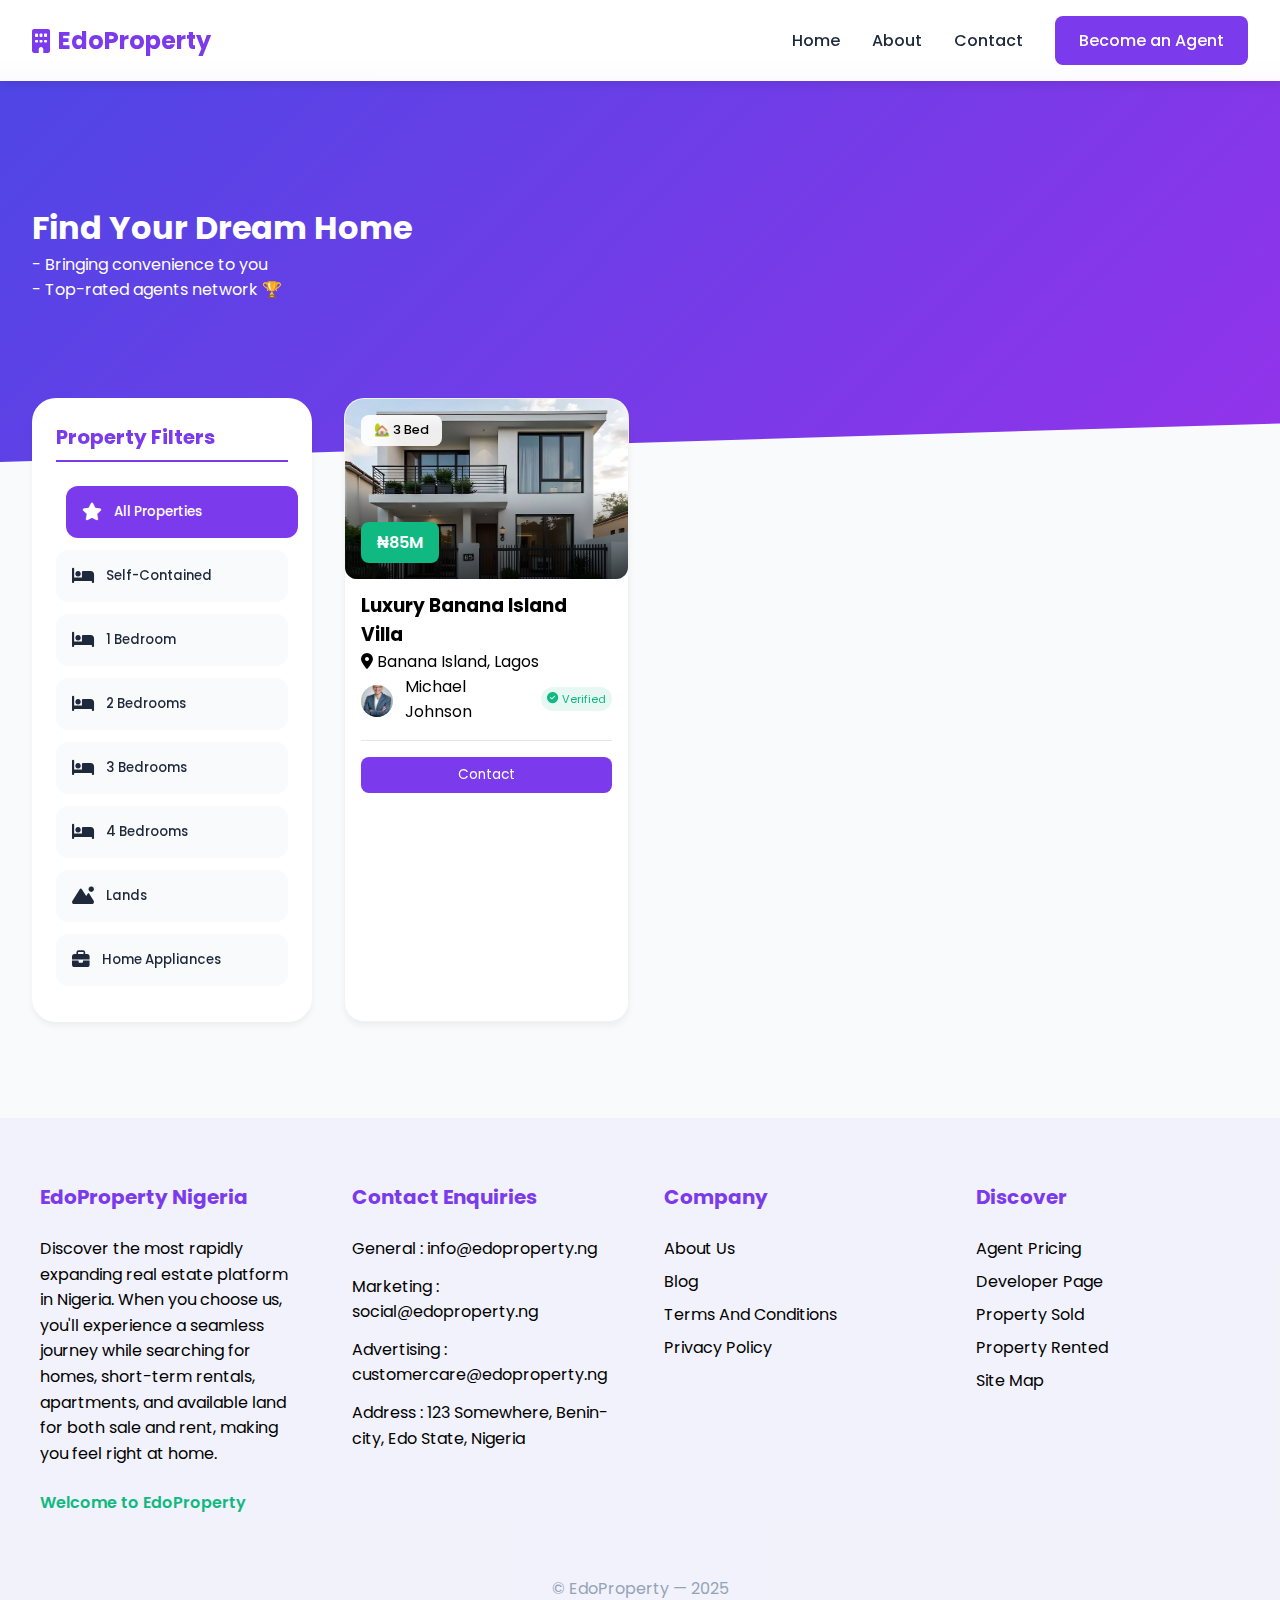
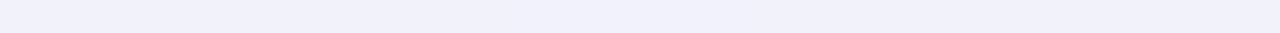
==== index.html @ 8de6edf0 "uodate" ====
<!DOCTYPE html>
<html lang="en">
  <head>
    <meta charset="UTF-8" />
    <meta name="viewport" content="width=device-width, initial-scale=1.0" />
    <title>MilliProperties | Premium Real Estate</title>
    <link
      href="https://fonts.googleapis.com/css2?family=Poppins:wght@300;400;500;600;700&display=swap"
      rel="stylesheet"
    />
    <link
      rel="stylesheet"
      href="https://cdnjs.cloudflare.com/ajax/libs/font-awesome/6.4.0/css/all.min.css"
    />
    <style>
      :root {
        --primary: #7c3aed;
        --secondary: #10b981;
        --accent: #f59e0b;
      }

      * {
        margin: 0;
        padding: 0;
        box-sizing: border-box;
        font-family: "Poppins", sans-serif;
      }

      body {
        background: #f8fafc;
      }

      /* Navigation */
      .navbar {
        position: fixed;
        top: 0;
        width: 100%;
        background: rgba(255, 255, 255, 0.95);
        backdrop-filter: blur(10px);
        z-index: 1000;
        padding: 1rem 2rem;
        box-shadow: 0 2px 10px rgba(0, 0, 0, 0.1);
        display: flex;
        justify-content: space-between;
        align-items: center;
      }

      .nav-logo {
        font-size: 1.5rem;
        font-weight: 700;
        color: var(--primary);
        text-decoration: none;
        display: flex;
        align-items: center;
        gap: 0.5rem;
      }

      .nav-links {
        display: flex;
        gap: 2rem;
        align-items: center;
      }

      .nav-link {
        color: #1e293b;
        text-decoration: none;
        font-weight: 500;
        position: relative;
        transition: all 0.3s ease;
      }

      .nav-link::after {
        content: "";
        position: absolute;
        bottom: -5px;
        left: 0;
        width: 0;
        height: 2px;
        background: var(--primary);
        transition: width 0.3s ease;
      }

      .nav-link:hover::after {
        width: 100%;
      }

      .nav-cta {
        background: var(--primary);
        color: white !important;
        padding: 0.75rem 1.5rem;
        border-radius: 0.5rem;
        transition: transform 0.3s ease;
      }

      /* Hero Section */
      .hero {
        background: linear-gradient(135deg, #4f46e5 0%, #9333ea 100%);
        color: white;
        padding: 8rem 2rem 10rem;
        margin-top: 76px;
        position: relative;
        clip-path: polygon(0 0, 100% 0, 100% 90%, 0 100%);
      }

      /* Container */
      .container {
        display: flex;
        gap: 2rem;
        padding: 2rem;
        max-width: 1600px;
        margin: -6rem auto 0;
      }

      /* Sidebar */
      .sidebar {
        width: 280px;
        background: white;
        padding: 1.5rem;
        border-radius: 1.5rem;
        box-shadow: 0 4px 6px rgba(0, 0, 0, 0.05);
        position: sticky;
        top: 100px;
        height: fit-content;
      }

      .sidebar h3 {
        color: var(--primary);
        margin-bottom: 1.5rem;
        font-size: 1.25rem;
        padding-bottom: 0.5rem;
        border-bottom: 2px solid var(--primary);
      }

      .filter-btn {
        display: flex;
        align-items: center;
        width: 100%;
        padding: 1rem;
        margin-bottom: 0.75rem;
        border: none;
        background: #f8fafc;
        border-radius: 0.75rem;
        cursor: pointer;
        transition: all 0.3s ease;
        font-weight: 500;
        color: #1e293b;
      }

      .filter-btn:hover {
        background: var(--primary);
        color: white;
        transform: translateX(5px);
      }

      .filter-btn.active {
        background: var(--primary);
        color: white;
        transform: translateX(10px);
      }

      .filter-btn i {
        margin-right: 0.75rem;
        font-size: 1.1rem;
      }

      /* Property Grid */
      .property-grid {
        display: grid;
        gap: 1.5rem;
        flex: 1;
        grid-template-columns: repeat(auto-fill, minmax(280px, 1fr));
      }

      /* Property Card */
      .property-card {
        background: white;
        border-radius: 1.25rem;
        overflow: hidden;
        transition: all 0.3s ease;
        cursor: pointer;
        position: relative;
        border: 1px solid rgba(0, 0, 0, 0.05);
        padding: 1rem;
        box-shadow: 0 4px 6px rgba(0, 0, 0, 0.05);
        display: flex;
        flex-direction: column;
        min-height: 280px;
      }

      .card-image {
        height: 180px;
        background-size: cover;
        background-position: center;
        position: relative;
        transition: transform 0.3s ease;
        margin: -1rem -1rem 0.75rem;
        border-radius: 0.75rem;
        overflow: hidden;
        flex-shrink: 0;
      }

      .card-image::after {
        content: "";
        position: absolute;
        inset: 0;
        background: linear-gradient(
          180deg,
          rgba(0, 0, 0, 0) 50%,
          rgba(0, 0, 0, 0.7) 100%
        );
      }

      .price-tag {
        position: absolute;
        bottom: 1rem;
        left: 1rem;
        background: var(--secondary);
        color: white;
        padding: 0.5rem 1rem;
        border-radius: 0.5rem;
        font-weight: 600;
        z-index: 2;
        font-size: 1rem;
      }

      .category-badge {
        position: absolute;
        top: 1rem;
        left: 1rem;
        background: rgba(255, 255, 255, 0.9);
        padding: 0.4rem 0.8rem;
        border-radius: 0.5rem;
        font-size: 0.8rem;
        font-weight: 500;
        backdrop-filter: blur(4px);
        z-index: 2;
      }

      .card-content {
        flex: 1;
        display: flex;
        flex-direction: column;
        padding: 0;
      }

      .card-footer {
        margin-top: auto;
        padding-top: 1rem;
        border-top: 1px solid rgba(0, 0, 0, 0.1);
      }

      .agent-info {
        display: flex;
        align-items: center;
        gap: 0.75rem;
        margin-bottom: 0.75rem;
      }

      .agent-image {
        width: 32px;
        height: 32px;
        border-radius: 50%;
        object-fit: cover;
      }

      .agent-details {
        flex: 1;
      }

      .agent-name-line {
        display: flex;
        align-items: center;
        gap: 0.5rem;
        margin-bottom: 0.25rem;
      }

      .verified-tag {
        display: inline-flex;
        align-items: center;
        gap: 0.25rem;
        font-size: 0.7rem;
        color: var(--secondary);
        background-color: rgba(16, 185, 129, 0.1);
        padding: 0.2rem 0.4rem;
        border-radius: 1rem;
      }

      .verified-tag i {
        color: var(--secondary);
        font-size: 0.7rem;
      }

      .contact-btn {
        background-color: var(--primary);
        color: white;
        border: none;
        padding: 0.5rem;
        border-radius: 0.5rem;
        font-size: 0.85rem;
        cursor: pointer;
        transition: opacity 0.2s;
        width: 100%;
        display: block;
        text-align: center;
      }

      .contact-btn:hover {
        opacity: 0.9;
      }

      /* Mobile Menu */
      .menu-toggle {
        display: none;
        background: none;
        border: none;
        font-size: 1.5rem;
        color: var(--primary);
      }

      /* Footer Styles */
      .footer {
        background: #7357f10c;
        color: black;
        padding: 4rem 2rem 2rem;
        margin-top: 4rem;
      }

      .footer-row {
        max-width: 1200px;
        margin: 0 auto;
        display: flex;
        flex-wrap: wrap;
        gap: 3rem;
        justify-content: space-between;
      }

      .footer-column {
        flex: 1;
        min-width: 250px;
      }

      .footer-column h4 {
        color: var(--primary);
        margin-bottom: 1.5rem;
        font-size: 1.25rem;
      }

      .footer-column p {
        margin: 0.75rem 0;
        line-height: 1.6;
        color: #000000;
      }

      .footer-column a {
        display: block;
        color: #000000;
        text-decoration: none;
        margin: 0.5rem 0;
        transition: color 0.3s ease;
      }

      .footer-column a:hover {
        color: var(--primary);
      }

      .welcome-text {
        color: var(--secondary) !important;
        font-weight: 600;
        margin-top: 1.5rem !important;
      }

      .footer-bottom {
        text-align: center;
        padding-top: 3rem;
        color: #94a3b8;
      }

      /* Back to Top Button */
      .back-to-top {
        position: fixed;
        bottom: 30px;
        right: 30px;
        background: var(--primary);
        color: white;
        width: 50px;
        height: 50px;
        border-radius: 50%;
        border: none;
        cursor: pointer;
        box-shadow: 0 4px 6px rgba(0, 0, 0, 0.1);
        opacity: 0;
        transition: all 0.3s ease;
        display: flex;
        align-items: center;
        justify-content: center;
      }

      .back-to-top.show {
        opacity: 1;
      }

      /* Responsive Styles */
      @media (max-width: 1024px) {
        .container {
          flex-direction: column;
          padding: 1rem;
        }

        .sidebar {
          width: 100%;
          position: static;
        }

        .nav-links {
          display: none;
          position: absolute;
          top: 100%;
          left: 0;
          right: 0;
          background: white;
          flex-direction: column;
          padding: 1rem;
          box-shadow: 0 4px 6px rgba(0, 0, 0, 0.1);
        }

        .menu-toggle {
          display: block;
        }

        .nav-links.active {
          display: flex;
        }

        .hero {
          padding: 6rem 1rem 8rem;
          clip-path: polygon(0 0, 100% 0, 100% 95%, 0 100%);
        }

        .footer-row {
          flex-direction: column;
          gap: 2rem;
        }
      }

      @media (max-width: 768px) {
        .property-card {
          min-height: 340px;
          padding: 0.75rem;
        }

        .card-image {
          height: 160px;
          margin: -0.75rem -0.75rem 0.5rem;
        }

        .price-tag {
          font-size: 0.9rem;
          padding: 0.4rem 0.8rem;
        }

        .category-badge {
          font-size: 0.75rem;
        }

        .contact-btn {
          padding: 0.6rem;
        }
      }

      @media (max-width: 480px) {
        .card-image {
          height: 140px;
        }

        .property-grid {
          grid-template-columns: 1fr;
          gap: 1rem;
        }

        .agent-image {
          width: 28px;
          height: 28px;
        }

        .verified-tag {
          font-size: 0.65rem;
        }
      }
    </style>
  </head>
  <body>
    <!-- Navigation -->
    <nav class="navbar">
      <a href="#" class="nav-logo">
        <i class="fas fa-building"></i>
        EdoProperty
      </a>
      <button class="menu-toggle"><i class="fas fa-bars"></i></button>
      <div class="nav-links">
        <a href="#home" class="nav-link">Home</a>
        <a href="#about" class="nav-link">About</a>
        <a href="#contact" class="nav-link">Contact</a>
        <a href="#" class="nav-link nav-cta">Become an Agent</a>
      </div>
    </nav>

    <!-- Hero Section -->
    <section class="hero" id="home">
      <div class="text-center">
        <h1 class="text-5xl font-bold mb-6">Find Your Dream Home</h1>
        <div class="animate-pulse bg-white/10 p-3 rounded-lg max-w-xs mx-auto">
          <p class="text-sm">- Bringing convenience to you</p>
          <p class="text-sm">- Top-rated agents network 🏆</p>
        </div>
      </div>
    </section>

    <!-- Main Content -->
    <div class="container">
      <!-- Sidebar -->
      <nav class="sidebar">
        <h3>Property Filters</h3>
        <button class="filter-btn active" data-category="all">
          <i class="fas fa-star"></i>
          All Properties
        </button>
        <button class="filter-btn" data-category="selfcon">
          <i class="fas fa-bed"></i>
          Self-Contained
        </button>
        <button class="filter-btn" data-category="1bed">
          <i class="fas fa-bed"></i>
          1 Bedroom
        </button>
        <button class="filter-btn" data-category="2bed">
          <i class="fas fa-bed"></i>
          2 Bedrooms
        </button>
        <button class="filter-btn" data-category="3bed">
          <i class="fas fa-bed"></i>
          3 Bedrooms
        </button>
        <button class="filter-btn" data-category="4bed">
          <i class="fas fa-bed"></i>
          4 Bedrooms
        </button>
        <button class="filter-btn" data-category="land">
          <i class="fas fa-mountain-sun"></i>
          Lands
        </button>
        <button class="filter-btn" data-category="commercial">
          <i class="fas fa-briefcase"></i>
          Home Appliances
        </button>
      </nav>

      <!-- Property Grid -->
      <main class="property-grid">
        <!-- Property Card -->
        <article class="property-card animate-rise" data-category="3bed">
          <div
            class="card-image"
            style="background-image: url('assets/images/house.jpeg')"
          >
            <span class="price-tag">₦85M</span>
            <div class="category-badge">🏡 3 Bed</div>
          </div>
          <div class="card-content">
            <h3 class="font-semibold mb-2">Luxury Banana Island Villa</h3>
            <div class="flex items-center text-gray-500 mb-3">
              <i class="fas fa-map-marker-alt mr-2"></i>
              <span class="text-sm">Banana Island, Lagos</span>
            </div>
            <div class="agent-info">
              <img src="assets/images/agent.jpeg" class="agent-image" />
              <div class="agent-details">
                <div class="agent-name-line">
                  <span class="text-sm font-medium">Michael Johnson</span>
                  <span class="verified-tag">
                    <i class="fas fa-check-circle"></i>
                    Verified
                  </span>
                </div>
              </div>
            </div>
          </div>
          <div class="card-footer">
            <button class="contact-btn" data-phone="+2348161234567">
              Contact
            </button>
          </div>
        </article>

        <!-- Add more cards following the same structure -->
      </main>
    </div>

    <!-- Footer -->
    <footer class="footer">
      <div class="footer-row">
        <div class="footer-column">
          <h4>EdoProperty Nigeria</h4>
          <p>
            Discover the most rapidly expanding real estate platform in Nigeria.
            When you choose us, you'll experience a seamless journey while
            searching for homes, short-term rentals, apartments, and available
            land for both sale and rent, making you feel right at home.
          </p>
          <p class="welcome-text">Welcome to EdoProperty</p>
        </div>

        <div class="footer-column">
          <h4>Contact Enquiries</h4>
          <p>General : info@edoproperty.ng</p>
          <p>Marketing : social@edoproperty.ng</p>
          <p>Advertising : customercare@edoproperty.ng</p>
          <p>Address : 123 Somewhere, Benin-city, Edo State, Nigeria</p>
        </div>

        <div class="footer-column">
          <h4>Company</h4>
          <a href="#">About Us</a>
          <a href="#">Blog</a>
          <a href="#">Terms And Conditions</a>
          <a href="#">Privacy Policy</a>
        </div>

        <div class="footer-column">
          <h4>Discover</h4>
          <a href="#">Agent Pricing</a>
          <a href="#">Developer Page</a>
          <a href="#">Property Sold</a>
          <a href="#">Property Rented</a>
          <a href="#">Site Map</a>
        </div>
      </div>

      <div class="footer-bottom">
        <p>© EdoProperty — 2025</p>
      </div>
    </footer>

    <!-- Back to Top Button -->
    <button id="backToTop" class="back-to-top">
      <i class="fas fa-arrow-up"></i>
    </button>

    <script>
      // Mobile Menu Toggle
      document.querySelector(".menu-toggle").addEventListener("click", () => {
        document.querySelector(".nav-links").classList.toggle("active");
      });

      // Close menu when clicking outside
      document.addEventListener("click", (e) => {
        const navLinks = document.querySelector(".nav-links");
        const menuToggle = document.querySelector(".menu-toggle");

        if (!menuToggle.contains(e.target) && !navLinks.contains(e.target)) {
          navLinks.classList.remove("active");
        }
      });

      // Smooth Scroll
      document.querySelectorAll('a[href^="#"]').forEach((anchor) => {
        anchor.addEventListener("click", function (e) {
          e.preventDefault();
          document.querySelector(this.getAttribute("href")).scrollIntoView({
            behavior: "smooth",
          });
        });
      });

      // Back to Top Button
      const backToTop = document.getElementById("backToTop");

      window.addEventListener("scroll", () => {
        if (window.scrollY > 300) {
          backToTop.classList.add("show");
        } else {
          backToTop.classList.remove("show");
        }
      });

      backToTop.addEventListener("click", () => {
        window.scrollTo({
          top: 0,
          behavior: "smooth",
        });
      });

      // Filter Functionality
      const filterBtns = document.querySelectorAll(".filter-btn");
      const propertyCards = document.querySelectorAll(".property-card");

      filterBtns.forEach((btn) => {
        btn.addEventListener("click", () => {
          const category = btn.dataset.category;
          filterBtns.forEach((b) => b.classList.remove("active"));
          btn.classList.add("active");

          propertyCards.forEach((card) => {
            const matchCategory =
              category === "all" || card.dataset.category === category;
            card.style.display = matchCategory ? "block" : "none";
          });
        });
      });

      // Contact Button Functionality
      document.querySelectorAll(".contact-btn").forEach((button) => {
        button.addEventListener("click", function (e) {
          e.preventDefault();
          const phone = this.dataset.phone;
          if (this.textContent === "Contact") {
            this.textContent = phone;
            setTimeout(() => {
              this.textContent = "Contact";
            }, 5000);
          } else {
            this.textContent = "Contact";
          }
        });
      });

      // Initialize filter
      document.querySelector(".filter-btn.active").click();
    </script>
  </body>
</html>
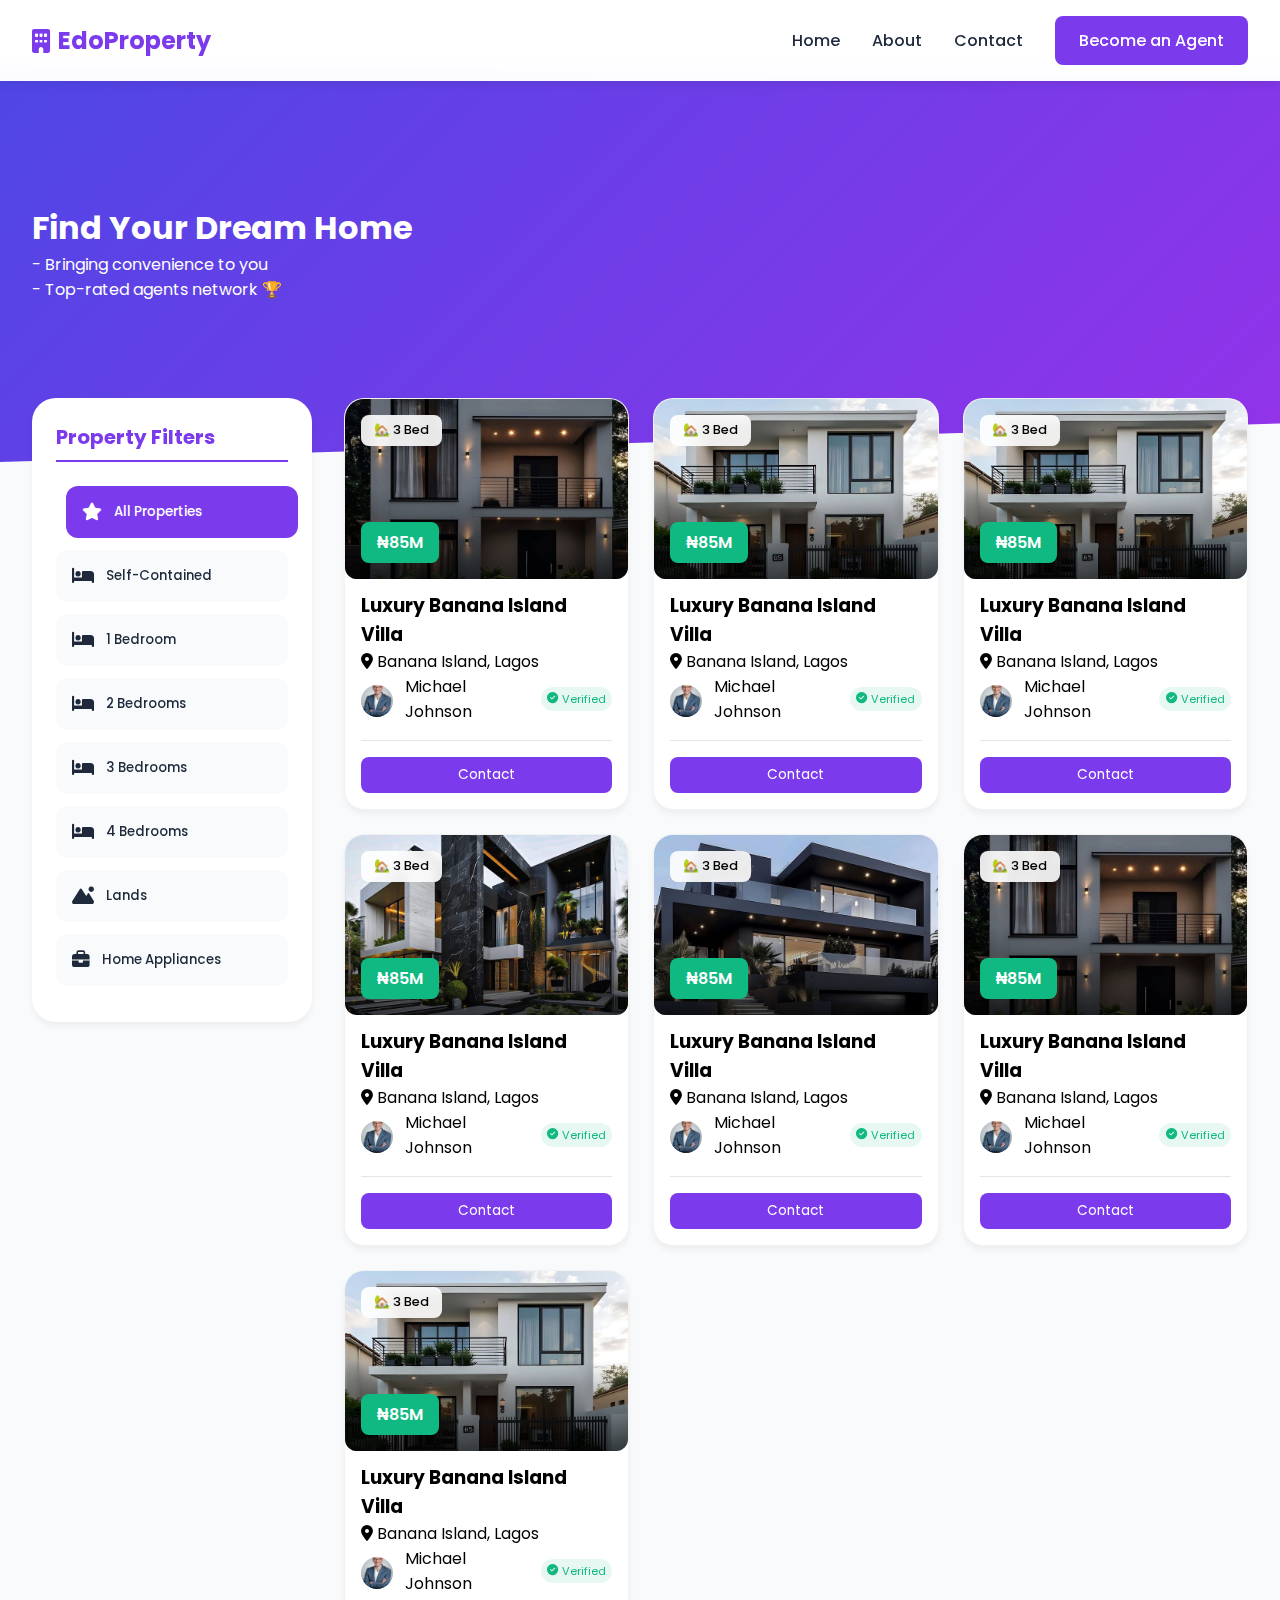
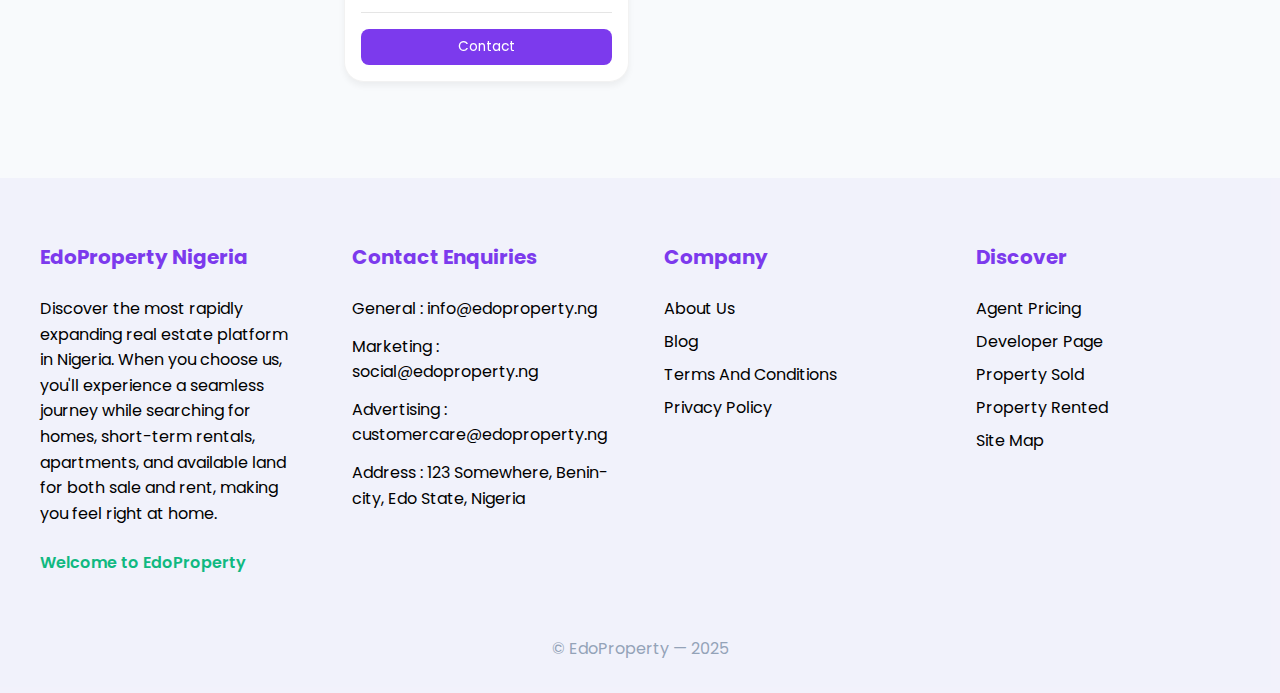
==== commit 8dc3b0c6: "update" ====
--- a/index.html
+++ b/index.html
@@ -184,7 +184,7 @@
         box-shadow: 0 4px 6px rgba(0, 0, 0, 0.05);
         display: flex;
         flex-direction: column;
-        min-height: 280px;
+        min-height: 380px;
       }
 
       .card-image {
@@ -306,6 +306,218 @@
 
       .contact-btn:hover {
         opacity: 0.9;
+      }
+
+      /* Property Modal */
+      .property-modal {
+        display: none;
+        position: fixed;
+        top: 0;
+        left: 0;
+        width: 100%;
+        height: 100%;
+        background: rgba(0, 0, 0, 0.8);
+        backdrop-filter: blur(8px);
+        z-index: 2000;
+        overflow-y: auto;
+        padding: 2rem;
+      }
+
+      .modal-content {
+        background: white;
+        border-radius: 1.5rem;
+        max-width: 1200px;
+        margin: 2rem auto;
+        position: relative;
+        animation: modalSlide 0.4s ease;
+      }
+
+      @keyframes modalSlide {
+        from {
+          transform: translateY(20px);
+          opacity: 0;
+        }
+        to {
+          transform: translateY(0);
+          opacity: 1;
+        }
+      }
+
+      .modal-header {
+        padding: 2rem;
+        border-bottom: 1px solid rgba(0, 0, 0, 0.1);
+        position: relative;
+      }
+
+      .modal-close {
+        position: absolute;
+        top: 1.5rem;
+        right: 1.5rem;
+        background: var(--primary);
+        color: white;
+        width: 40px;
+        height: 40px;
+        border-radius: 50%;
+        display: flex;
+        align-items: center;
+        justify-content: center;
+        cursor: pointer;
+        transition: transform 0.3s ease;
+      }
+
+      .modal-close:hover {
+        transform: rotate(90deg);
+      }
+
+      .modal-body {
+        display: grid;
+        grid-template-columns: 1fr 350px;
+        gap: 2rem;
+        padding: 2rem;
+      }
+
+      .gallery-main {
+        border-radius: 1rem;
+        overflow: hidden;
+        height: 500px;
+        background-size: cover;
+        background-position: center;
+        transition: background-image 0.3s ease;
+      }
+
+      .gallery-thumbnails {
+        display: grid;
+        grid-template-columns: repeat(4, 1fr);
+        gap: 1rem;
+        margin-top: 1rem;
+      }
+
+      .thumbnail {
+        height: 80px;
+        border-radius: 0.5rem;
+        cursor: pointer;
+        transition: transform 0.3s ease;
+        background-size: cover;
+        background-position: center;
+        border: 2px solid transparent;
+      }
+
+      .thumbnail.active {
+        border-color: var(--primary);
+      }
+
+      .thumbnail:hover {
+        transform: scale(1.05);
+      }
+
+      .property-specs {
+        display: grid;
+        grid-template-columns: repeat(2, 1fr);
+        gap: 1rem;
+        margin: 2rem 0;
+      }
+
+      .spec-item {
+        display: flex;
+        align-items: center;
+        gap: 0.75rem;
+        padding: 1rem;
+        background: #f8fafc;
+        border-radius: 0.75rem;
+      }
+
+      .spec-item i {
+        font-size: 1.2rem;
+        color: var(--primary);
+      }
+
+      .amenities-list {
+        columns: 2;
+        list-style: none;
+        margin: 0;
+        padding: 0;
+      }
+
+      .amenities-list li {
+        display: flex;
+        align-items: center;
+        gap: 0.5rem;
+        margin-bottom: 0.75rem;
+        padding: 0.5rem;
+        border-radius: 0.5rem;
+        transition: background 0.2s ease;
+      }
+
+      .amenities-list li:hover {
+        background: #f8fafc;
+      }
+
+      .modal-sidebar {
+        background: #f8fafc;
+        padding: 2rem;
+        border-radius: 1rem;
+        height: fit-content;
+      }
+
+      .contact-form input,
+      .contact-form textarea {
+        width: 100%;
+        padding: 0.75rem;
+        margin-bottom: 1rem;
+        border: 1px solid rgba(0, 0, 0, 0.1);
+        border-radius: 0.5rem;
+        font-size: 0.9rem;
+      }
+
+      .contact-form textarea {
+        resize: vertical;
+      }
+
+      /* Responsive Styles */
+      @media (max-width: 1200px) {
+        .modal-body {
+          grid-template-columns: 1fr;
+        }
+
+        .gallery-main {
+          height: 400px;
+        }
+      }
+
+      @media (max-width: 768px) {
+        .property-modal {
+          padding: 1rem;
+        }
+
+        .gallery-thumbnails {
+          grid-template-columns: repeat(3, 1fr);
+        }
+
+        .amenities-list {
+          columns: 1;
+        }
+
+        .property-specs {
+          grid-template-columns: 1fr;
+        }
+      }
+
+      @media (max-width: 480px) {
+        .gallery-main {
+          height: 300px;
+        }
+
+        .thumbnail {
+          height: 60px;
+        }
+
+        .modal-header {
+          padding: 1.5rem;
+        }
+
+        .modal-body {
+          padding: 1.5rem;
+        }
       }
 
       /* Mobile Menu */
@@ -560,7 +772,7 @@
         <article class="property-card animate-rise" data-category="3bed">
           <div
             class="card-image"
-            style="background-image: url('assets/images/house.jpeg')"
+            style="background-image: url('assets/images/house2.jpg')"
           >
             <span class="price-tag">₦85M</span>
             <div class="category-badge">🏡 3 Bed</div>
@@ -590,9 +802,349 @@
             </button>
           </div>
         </article>
+        <article class="property-card animate-rise" data-category="3bed">
+          <div
+            class="card-image"
+            style="background-image: url('assets/images/house.jpeg')"
+          >
+            <span class="price-tag">₦85M</span>
+            <div class="category-badge">🏡 3 Bed</div>
+          </div>
+          <div class="card-content">
+            <h3 class="font-semibold mb-2">Luxury Banana Island Villa</h3>
+            <div class="flex items-center text-gray-500 mb-3">
+              <i class="fas fa-map-marker-alt mr-2"></i>
+              <span class="text-sm">Banana Island, Lagos</span>
+            </div>
+            <div class="agent-info">
+              <img src="assets/images/agent.jpeg" class="agent-image" />
+              <div class="agent-details">
+                <div class="agent-name-line">
+                  <span class="text-sm font-medium">Michael Johnson</span>
+                  <span class="verified-tag">
+                    <i class="fas fa-check-circle"></i>
+                    Verified
+                  </span>
+                </div>
+              </div>
+            </div>
+          </div>
+          <div class="card-footer">
+            <button class="contact-btn" data-phone="+2348161234567">
+              Contact
+            </button>
+          </div>
+        </article>
+        <article class="property-card animate-rise" data-category="3bed">
+          <div
+            class="card-image"
+            style="background-image: url('assets/images/house.jpeg')"
+          >
+            <span class="price-tag">₦85M</span>
+            <div class="category-badge">🏡 3 Bed</div>
+          </div>
+          <div class="card-content">
+            <h3 class="font-semibold mb-2">Luxury Banana Island Villa</h3>
+            <div class="flex items-center text-gray-500 mb-3">
+              <i class="fas fa-map-marker-alt mr-2"></i>
+              <span class="text-sm">Banana Island, Lagos</span>
+            </div>
+            <div class="agent-info">
+              <img src="assets/images/agent.jpeg" class="agent-image" />
+              <div class="agent-details">
+                <div class="agent-name-line">
+                  <span class="text-sm font-medium">Michael Johnson</span>
+                  <span class="verified-tag">
+                    <i class="fas fa-check-circle"></i>
+                    Verified
+                  </span>
+                </div>
+              </div>
+            </div>
+          </div>
+          <div class="card-footer">
+            <button class="contact-btn" data-phone="+2348161234567">
+              Contact
+            </button>
+          </div>
+        </article>
+        <article class="property-card animate-rise" data-category="3bed">
+          <div
+            class="card-image"
+            style="background-image: url('assets/images/house4.jpg')"
+          >
+            <span class="price-tag">₦85M</span>
+            <div class="category-badge">🏡 3 Bed</div>
+          </div>
+          <div class="card-content">
+            <h3 class="font-semibold mb-2">Luxury Banana Island Villa</h3>
+            <div class="flex items-center text-gray-500 mb-3">
+              <i class="fas fa-map-marker-alt mr-2"></i>
+              <span class="text-sm">Banana Island, Lagos</span>
+            </div>
+            <div class="agent-info">
+              <img src="assets/images/agent.jpeg" class="agent-image" />
+              <div class="agent-details">
+                <div class="agent-name-line">
+                  <span class="text-sm font-medium">Michael Johnson</span>
+                  <span class="verified-tag">
+                    <i class="fas fa-check-circle"></i>
+                    Verified
+                  </span>
+                </div>
+              </div>
+            </div>
+          </div>
+          <div class="card-footer">
+            <button class="contact-btn" data-phone="+2348161234567">
+              Contact
+            </button>
+          </div>
+        </article>
+        <article class="property-card animate-rise" data-category="3bed">
+          <div
+            class="card-image"
+            style="background-image: url('assets/images/house3.jpg')"
+          >
+            <span class="price-tag">₦85M</span>
+            <div class="category-badge">🏡 3 Bed</div>
+          </div>
+          <div class="card-content">
+            <h3 class="font-semibold mb-2">Luxury Banana Island Villa</h3>
+            <div class="flex items-center text-gray-500 mb-3">
+              <i class="fas fa-map-marker-alt mr-2"></i>
+              <span class="text-sm">Banana Island, Lagos</span>
+            </div>
+            <div class="agent-info">
+              <img src="assets/images/agent.jpeg" class="agent-image" />
+              <div class="agent-details">
+                <div class="agent-name-line">
+                  <span class="text-sm font-medium">Michael Johnson</span>
+                  <span class="verified-tag">
+                    <i class="fas fa-check-circle"></i>
+                    Verified
+                  </span>
+                </div>
+              </div>
+            </div>
+          </div>
+          <div class="card-footer">
+            <button class="contact-btn" data-phone="+2348161234567">
+              Contact
+            </button>
+          </div>
+        </article>
+        <article class="property-card animate-rise" data-category="3bed">
+          <div
+            class="card-image"
+            style="background-image: url('assets/images/house2.jpg')"
+          >
+            <span class="price-tag">₦85M</span>
+            <div class="category-badge">🏡 3 Bed</div>
+          </div>
+          <div class="card-content">
+            <h3 class="font-semibold mb-2">Luxury Banana Island Villa</h3>
+            <div class="flex items-center text-gray-500 mb-3">
+              <i class="fas fa-map-marker-alt mr-2"></i>
+              <span class="text-sm">Banana Island, Lagos</span>
+            </div>
+            <div class="agent-info">
+              <img src="assets/images/agent.jpeg" class="agent-image" />
+              <div class="agent-details">
+                <div class="agent-name-line">
+                  <span class="text-sm font-medium">Michael Johnson</span>
+                  <span class="verified-tag">
+                    <i class="fas fa-check-circle"></i>
+                    Verified
+                  </span>
+                </div>
+              </div>
+            </div>
+          </div>
+          <div class="card-footer">
+            <button class="contact-btn" data-phone="+2348161234567">
+              Contact
+            </button>
+          </div>
+        </article>
+        <article class="property-card animate-rise" data-category="3bed">
+          <div
+            class="card-image"
+            style="background-image: url('assets/images/house.jpeg')"
+          >
+            <span class="price-tag">₦85M</span>
+            <div class="category-badge">🏡 3 Bed</div>
+          </div>
+          <div class="card-content">
+            <h3 class="font-semibold mb-2">Luxury Banana Island Villa</h3>
+            <div class="flex items-center text-gray-500 mb-3">
+              <i class="fas fa-map-marker-alt mr-2"></i>
+              <span class="text-sm">Banana Island, Lagos</span>
+            </div>
+            <div class="agent-info">
+              <img src="assets/images/agent.jpeg" class="agent-image" />
+              <div class="agent-details">
+                <div class="agent-name-line">
+                  <span class="text-sm font-medium">Michael Johnson</span>
+                  <span class="verified-tag">
+                    <i class="fas fa-check-circle"></i>
+                    Verified
+                  </span>
+                </div>
+              </div>
+            </div>
+          </div>
+          <div class="card-footer">
+            <button class="contact-btn" data-phone="+2348161234567">
+              Contact
+            </button>
+          </div>
+        </article>
 
         <!-- Add more cards following the same structure -->
       </main>
+    </div>
+
+    <!-- Property Modal -->
+    <div class="property-modal">
+      <div class="modal-content">
+        <div class="modal-header">
+          <h2 class="text-3xl font-bold">Luxury Banana Island Villa</h2>
+          <div class="modal-close">&times;</div>
+        </div>
+        <div class="modal-body">
+          <div class="modal-main">
+            <div
+              class="gallery-main"
+              style="
+                background-image: url('assets/images/house.jpeg');
+              "
+            ></div>
+            <div class="gallery-thumbnails">
+              <div
+                class="thumbnail active"
+                style="
+                  background-image: url('assets/images/house.jpeg');
+                "
+              ></div>
+              <div
+                class="thumbnail"
+                style="
+                  background-image: url('assets/images/agent.jpeg');
+                "
+              ></div>
+              <div
+                class="thumbnail"
+                style="
+                  background-image: url('assets/images/agent.jpeg');
+                "
+              ></div>
+              <div
+                class="thumbnail"
+                style="
+                  background-image: url('assets/images/agent.jpeg');
+                "
+              ></div>
+              <div
+                class="thumbnail"
+                style="
+                  background-image: url('assets/images/house.jpeg');
+                "
+              ></div>
+              <div
+                class="thumbnail"
+                style="
+                  background-image: url('assets/images/agent.jpeg');
+                "
+              ></div>
+            </div>
+
+            <div class="property-specs">
+              <div class="spec-item">
+                <i class="fas fa-bed"></i>
+                <div>
+                  <h4>3 Bedrooms</h4>
+                  <p class="text-sm text-gray-500">All ensuite</p>
+                </div>
+              </div>
+              <div class="spec-item">
+                <i class="fas fa-bath"></i>
+                <div>
+                  <h4>4 Bathrooms</h4>
+                  <p class="text-sm text-gray-500">Jacuzzi included</p>
+                </div>
+              </div>
+              <div class="spec-item">
+                <i class="fas fa-expand"></i>
+                <div>
+                  <h4>4500 sqft</h4>
+                  <p class="text-sm text-gray-500">Built area</p>
+                </div>
+              </div>
+              <div class="spec-item">
+                <i class="fas fa-car"></i>
+                <div>
+                  <h4>5 Garage</h4>
+                  <p class="text-sm text-gray-500">Automatic doors</p>
+                </div>
+              </div>
+            </div>
+
+            <div class="property-description">
+              <h3 class="text-xl font-semibold mb-4">Property Description</h3>
+              <p class="text-gray-600 leading-relaxed">
+                This exquisite modern villa offers luxury living at its finest.
+                Featuring 3 en-suite bedrooms, state-of-the-art kitchen
+                appliances, and breathtaking views of the lagoon. The property
+                includes a private pool, landscaped garden, and 24/7 security.
+              </p>
+            </div>
+
+            <div class="amenities-section mt-8">
+              <h3 class="text-xl font-semibold mb-4">Amenities</h3>
+              <ul class="amenities-list">
+                <li><i class="fas fa-wifi"></i> High-speed WiFi</li>
+                <li><i class="fas fa-swimming-pool"></i> Swimming Pool</li>
+                <li><i class="fas fa-dumbbell"></i> Gym</li>
+                <li><i class="fas fa-utensils"></i> Modern Kitchen</li>
+                <li><i class="fas fa-shield-alt"></i> 24/7 Security</li>
+                <li><i class="fas fa-parking"></i> Smart Parking</li>
+                <li><i class="fas fa-tv"></i> Smart Home System</li>
+                <li><i class="fas fa-tree"></i> Landscaped Garden</li>
+              </ul>
+            </div>
+          </div>
+
+          <div class="modal-sidebar">
+            <div class="price-section mb-8">
+              <div class="text-3xl font-bold text-primary">₦85,000,000</div>
+              <div class="text-gray-500">₦350,000/month (installment)</div>
+            </div>
+
+            <div class="agent-card bg-white p-4 rounded-xl shadow-sm">
+              <div class="agent-info flex items-center gap-4 mb-4">
+                <img src="assets/images/agent.jpeg" class="agent-image" />
+                <div>
+                  <h4 class="font-semibold">Michael Johnson</h4>
+                  <div class="verified-tag">
+                    <i class="fas fa-check-circle"></i>
+                    Verified Agent
+                  </div>
+                </div>
+              </div>
+              <button class="contact-btn">Show Phone Number</button>
+            </div>
+
+            <div class="contact-form mt-8">
+              <h4 class="text-lg font-semibold mb-4">Schedule a Visit</h4>
+              <input type="text" placeholder="Your Name" class="mb-3" />
+              <input type="email" placeholder="Your Email" class="mb-3" />
+              <textarea rows="4" placeholder="Message"></textarea>
+              <button class="contact-btn w-full mt-4">Send Request</button>
+            </div>
+          </div>
+        </div>
+      </div>
     </div>
 
     <!-- Footer -->
@@ -655,7 +1207,6 @@
       document.addEventListener("click", (e) => {
         const navLinks = document.querySelector(".nav-links");
         const menuToggle = document.querySelector(".menu-toggle");
-
         if (!menuToggle.contains(e.target) && !navLinks.contains(e.target)) {
           navLinks.classList.remove("active");
         }
@@ -671,6 +1222,46 @@
         });
       });
 
+      // Modal Functionality
+      const propertyCards = document.querySelectorAll(".property-card");
+      const modal = document.querySelector(".property-modal");
+      const modalClose = document.querySelector(".modal-close");
+      const thumbnails = document.querySelectorAll(".thumbnail");
+      const mainImage = document.querySelector(".gallery-main");
+
+      // Open modal
+      propertyCards.forEach((card) => {
+        card.addEventListener("click", () => {
+          modal.style.display = "block";
+          document.body.style.overflow = "hidden";
+        });
+      });
+
+      // Close modal
+      modalClose.addEventListener("click", () => closeModal());
+      modal.addEventListener("click", (e) => {
+        if (e.target === modal) closeModal();
+      });
+
+      // Thumbnail click handler
+      thumbnails.forEach((thumb) => {
+        thumb.addEventListener("click", () => {
+          thumbnails.forEach((t) => t.classList.remove("active"));
+          thumb.classList.add("active");
+          mainImage.style.backgroundImage = thumb.style.backgroundImage;
+        });
+      });
+
+      // Keyboard escape
+      document.addEventListener("keydown", (e) => {
+        if (e.key === "Escape") closeModal();
+      });
+
+      function closeModal() {
+        modal.style.display = "none";
+        document.body.style.overflow = "auto";
+      }
+
       // Back to Top Button
       const backToTop = document.getElementById("backToTop");
 
@@ -691,7 +1282,7 @@
 
       // Filter Functionality
       const filterBtns = document.querySelectorAll(".filter-btn");
-      const propertyCards = document.querySelectorAll(".property-card");
+      //   const propertyCards = document.querySelectorAll(".property-card");
 
       filterBtns.forEach((btn) => {
         btn.addEventListener("click", () => {
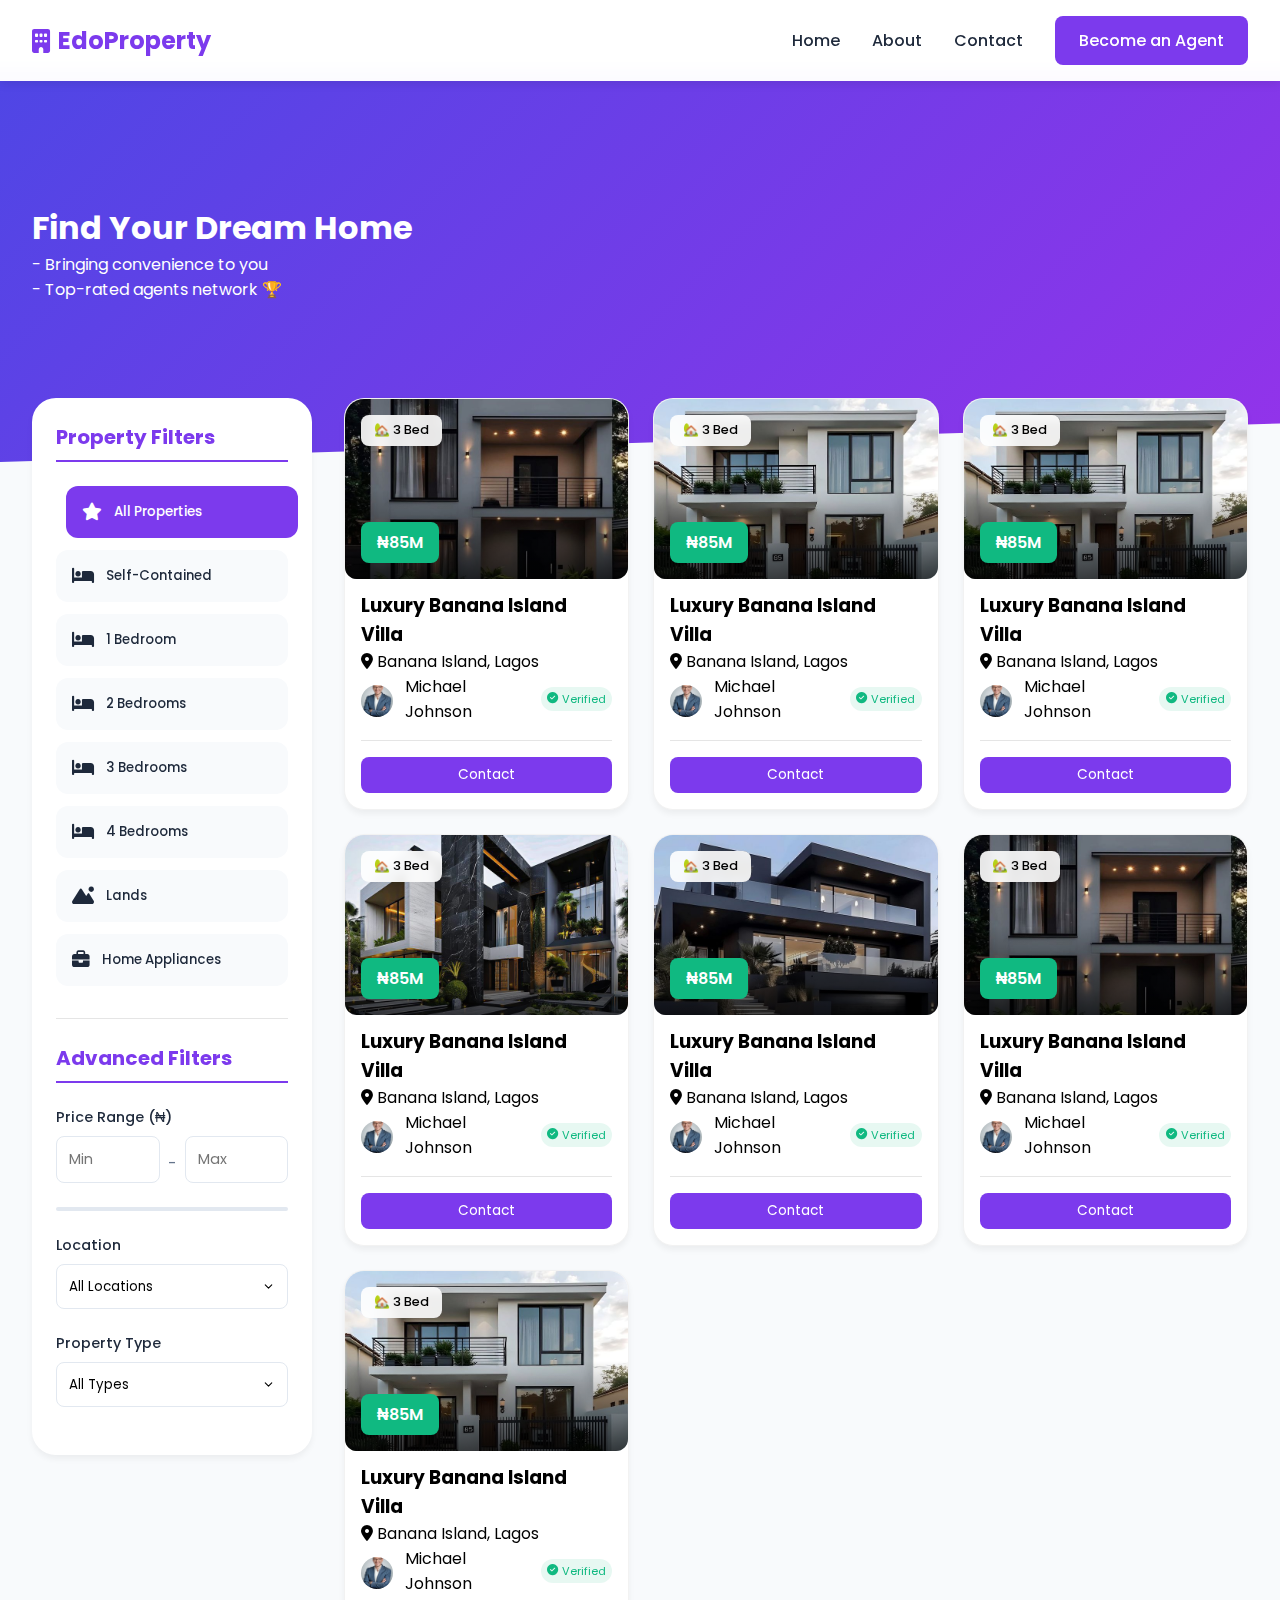
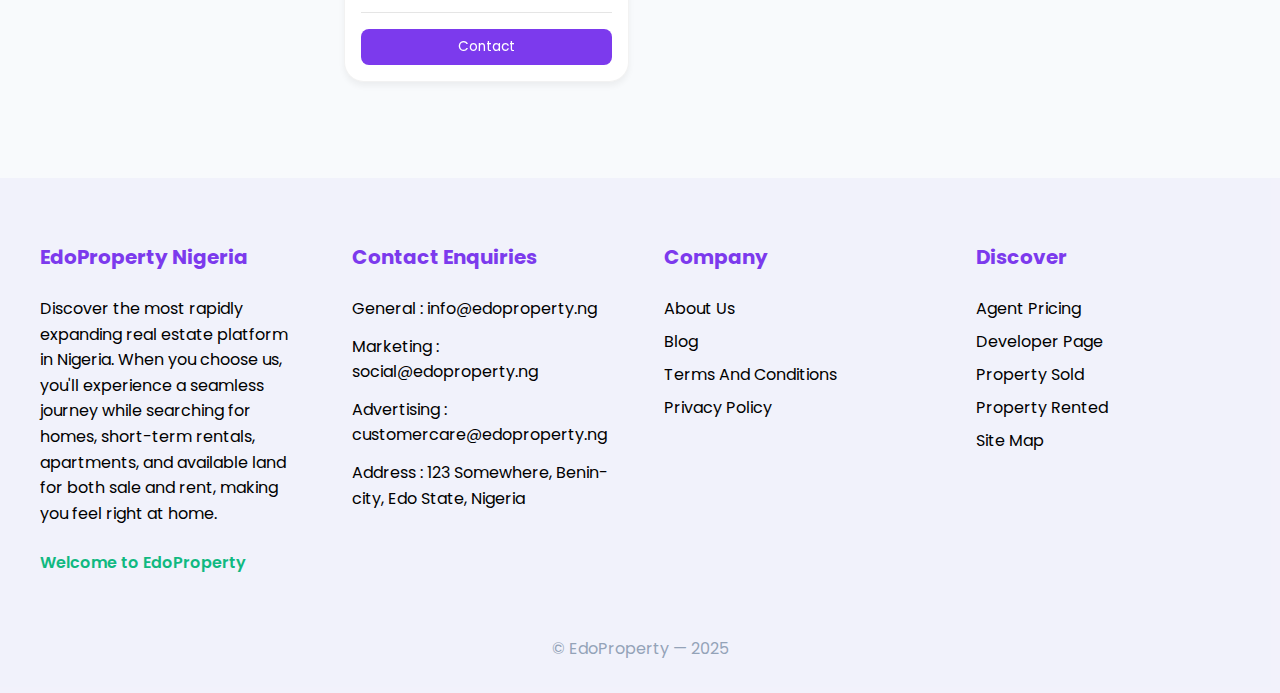
==== commit 5562a500: "update" ====
--- a/index.html
+++ b/index.html
@@ -3,7 +3,7 @@
   <head>
     <meta charset="UTF-8" />
     <meta name="viewport" content="width=device-width, initial-scale=1.0" />
-    <title>MilliProperties | Premium Real Estate</title>
+    <title>EdoProperty | Premium Real Estate</title>
     <link
       href="https://fonts.googleapis.com/css2?family=Poppins:wght@300;400;500;600;700&display=swap"
       rel="stylesheet"
@@ -12,693 +12,8 @@
       rel="stylesheet"
       href="https://cdnjs.cloudflare.com/ajax/libs/font-awesome/6.4.0/css/all.min.css"
     />
-    <style>
-      :root {
-        --primary: #7c3aed;
-        --secondary: #10b981;
-        --accent: #f59e0b;
-      }
-
-      * {
-        margin: 0;
-        padding: 0;
-        box-sizing: border-box;
-        font-family: "Poppins", sans-serif;
-      }
-
-      body {
-        background: #f8fafc;
-      }
-
-      /* Navigation */
-      .navbar {
-        position: fixed;
-        top: 0;
-        width: 100%;
-        background: rgba(255, 255, 255, 0.95);
-        backdrop-filter: blur(10px);
-        z-index: 1000;
-        padding: 1rem 2rem;
-        box-shadow: 0 2px 10px rgba(0, 0, 0, 0.1);
-        display: flex;
-        justify-content: space-between;
-        align-items: center;
-      }
-
-      .nav-logo {
-        font-size: 1.5rem;
-        font-weight: 700;
-        color: var(--primary);
-        text-decoration: none;
-        display: flex;
-        align-items: center;
-        gap: 0.5rem;
-      }
-
-      .nav-links {
-        display: flex;
-        gap: 2rem;
-        align-items: center;
-      }
-
-      .nav-link {
-        color: #1e293b;
-        text-decoration: none;
-        font-weight: 500;
-        position: relative;
-        transition: all 0.3s ease;
-      }
-
-      .nav-link::after {
-        content: "";
-        position: absolute;
-        bottom: -5px;
-        left: 0;
-        width: 0;
-        height: 2px;
-        background: var(--primary);
-        transition: width 0.3s ease;
-      }
-
-      .nav-link:hover::after {
-        width: 100%;
-      }
-
-      .nav-cta {
-        background: var(--primary);
-        color: white !important;
-        padding: 0.75rem 1.5rem;
-        border-radius: 0.5rem;
-        transition: transform 0.3s ease;
-      }
-
-      /* Hero Section */
-      .hero {
-        background: linear-gradient(135deg, #4f46e5 0%, #9333ea 100%);
-        color: white;
-        padding: 8rem 2rem 10rem;
-        margin-top: 76px;
-        position: relative;
-        clip-path: polygon(0 0, 100% 0, 100% 90%, 0 100%);
-      }
-
-      /* Container */
-      .container {
-        display: flex;
-        gap: 2rem;
-        padding: 2rem;
-        max-width: 1600px;
-        margin: -6rem auto 0;
-      }
-
-      /* Sidebar */
-      .sidebar {
-        width: 280px;
-        background: white;
-        padding: 1.5rem;
-        border-radius: 1.5rem;
-        box-shadow: 0 4px 6px rgba(0, 0, 0, 0.05);
-        position: sticky;
-        top: 100px;
-        height: fit-content;
-      }
-
-      .sidebar h3 {
-        color: var(--primary);
-        margin-bottom: 1.5rem;
-        font-size: 1.25rem;
-        padding-bottom: 0.5rem;
-        border-bottom: 2px solid var(--primary);
-      }
-
-      .filter-btn {
-        display: flex;
-        align-items: center;
-        width: 100%;
-        padding: 1rem;
-        margin-bottom: 0.75rem;
-        border: none;
-        background: #f8fafc;
-        border-radius: 0.75rem;
-        cursor: pointer;
-        transition: all 0.3s ease;
-        font-weight: 500;
-        color: #1e293b;
-      }
-
-      .filter-btn:hover {
-        background: var(--primary);
-        color: white;
-        transform: translateX(5px);
-      }
-
-      .filter-btn.active {
-        background: var(--primary);
-        color: white;
-        transform: translateX(10px);
-      }
-
-      .filter-btn i {
-        margin-right: 0.75rem;
-        font-size: 1.1rem;
-      }
-
-      /* Property Grid */
-      .property-grid {
-        display: grid;
-        gap: 1.5rem;
-        flex: 1;
-        grid-template-columns: repeat(auto-fill, minmax(280px, 1fr));
-      }
-
-      /* Property Card */
-      .property-card {
-        background: white;
-        border-radius: 1.25rem;
-        overflow: hidden;
-        transition: all 0.3s ease;
-        cursor: pointer;
-        position: relative;
-        border: 1px solid rgba(0, 0, 0, 0.05);
-        padding: 1rem;
-        box-shadow: 0 4px 6px rgba(0, 0, 0, 0.05);
-        display: flex;
-        flex-direction: column;
-        min-height: 380px;
-      }
-
-      .card-image {
-        height: 180px;
-        background-size: cover;
-        background-position: center;
-        position: relative;
-        transition: transform 0.3s ease;
-        margin: -1rem -1rem 0.75rem;
-        border-radius: 0.75rem;
-        overflow: hidden;
-        flex-shrink: 0;
-      }
-
-      .card-image::after {
-        content: "";
-        position: absolute;
-        inset: 0;
-        background: linear-gradient(
-          180deg,
-          rgba(0, 0, 0, 0) 50%,
-          rgba(0, 0, 0, 0.7) 100%
-        );
-      }
-
-      .price-tag {
-        position: absolute;
-        bottom: 1rem;
-        left: 1rem;
-        background: var(--secondary);
-        color: white;
-        padding: 0.5rem 1rem;
-        border-radius: 0.5rem;
-        font-weight: 600;
-        z-index: 2;
-        font-size: 1rem;
-      }
-
-      .category-badge {
-        position: absolute;
-        top: 1rem;
-        left: 1rem;
-        background: rgba(255, 255, 255, 0.9);
-        padding: 0.4rem 0.8rem;
-        border-radius: 0.5rem;
-        font-size: 0.8rem;
-        font-weight: 500;
-        backdrop-filter: blur(4px);
-        z-index: 2;
-      }
-
-      .card-content {
-        flex: 1;
-        display: flex;
-        flex-direction: column;
-        padding: 0;
-      }
-
-      .card-footer {
-        margin-top: auto;
-        padding-top: 1rem;
-        border-top: 1px solid rgba(0, 0, 0, 0.1);
-      }
-
-      .agent-info {
-        display: flex;
-        align-items: center;
-        gap: 0.75rem;
-        margin-bottom: 0.75rem;
-      }
-
-      .agent-image {
-        width: 32px;
-        height: 32px;
-        border-radius: 50%;
-        object-fit: cover;
-      }
-
-      .agent-details {
-        flex: 1;
-      }
-
-      .agent-name-line {
-        display: flex;
-        align-items: center;
-        gap: 0.5rem;
-        margin-bottom: 0.25rem;
-      }
-
-      .verified-tag {
-        display: inline-flex;
-        align-items: center;
-        gap: 0.25rem;
-        font-size: 0.7rem;
-        color: var(--secondary);
-        background-color: rgba(16, 185, 129, 0.1);
-        padding: 0.2rem 0.4rem;
-        border-radius: 1rem;
-      }
-
-      .verified-tag i {
-        color: var(--secondary);
-        font-size: 0.7rem;
-      }
-
-      .contact-btn {
-        background-color: var(--primary);
-        color: white;
-        border: none;
-        padding: 0.5rem;
-        border-radius: 0.5rem;
-        font-size: 0.85rem;
-        cursor: pointer;
-        transition: opacity 0.2s;
-        width: 100%;
-        display: block;
-        text-align: center;
-      }
-
-      .contact-btn:hover {
-        opacity: 0.9;
-      }
-
-      /* Property Modal */
-      .property-modal {
-        display: none;
-        position: fixed;
-        top: 0;
-        left: 0;
-        width: 100%;
-        height: 100%;
-        background: rgba(0, 0, 0, 0.8);
-        backdrop-filter: blur(8px);
-        z-index: 2000;
-        overflow-y: auto;
-        padding: 2rem;
-      }
-
-      .modal-content {
-        background: white;
-        border-radius: 1.5rem;
-        max-width: 1200px;
-        margin: 2rem auto;
-        position: relative;
-        animation: modalSlide 0.4s ease;
-      }
-
-      @keyframes modalSlide {
-        from {
-          transform: translateY(20px);
-          opacity: 0;
-        }
-        to {
-          transform: translateY(0);
-          opacity: 1;
-        }
-      }
-
-      .modal-header {
-        padding: 2rem;
-        border-bottom: 1px solid rgba(0, 0, 0, 0.1);
-        position: relative;
-      }
-
-      .modal-close {
-        position: absolute;
-        top: 1.5rem;
-        right: 1.5rem;
-        background: var(--primary);
-        color: white;
-        width: 40px;
-        height: 40px;
-        border-radius: 50%;
-        display: flex;
-        align-items: center;
-        justify-content: center;
-        cursor: pointer;
-        transition: transform 0.3s ease;
-      }
-
-      .modal-close:hover {
-        transform: rotate(90deg);
-      }
-
-      .modal-body {
-        display: grid;
-        grid-template-columns: 1fr 350px;
-        gap: 2rem;
-        padding: 2rem;
-      }
-
-      .gallery-main {
-        border-radius: 1rem;
-        overflow: hidden;
-        height: 500px;
-        background-size: cover;
-        background-position: center;
-        transition: background-image 0.3s ease;
-      }
-
-      .gallery-thumbnails {
-        display: grid;
-        grid-template-columns: repeat(4, 1fr);
-        gap: 1rem;
-        margin-top: 1rem;
-      }
-
-      .thumbnail {
-        height: 80px;
-        border-radius: 0.5rem;
-        cursor: pointer;
-        transition: transform 0.3s ease;
-        background-size: cover;
-        background-position: center;
-        border: 2px solid transparent;
-      }
-
-      .thumbnail.active {
-        border-color: var(--primary);
-      }
-
-      .thumbnail:hover {
-        transform: scale(1.05);
-      }
-
-      .property-specs {
-        display: grid;
-        grid-template-columns: repeat(2, 1fr);
-        gap: 1rem;
-        margin: 2rem 0;
-      }
-
-      .spec-item {
-        display: flex;
-        align-items: center;
-        gap: 0.75rem;
-        padding: 1rem;
-        background: #f8fafc;
-        border-radius: 0.75rem;
-      }
-
-      .spec-item i {
-        font-size: 1.2rem;
-        color: var(--primary);
-      }
-
-      .amenities-list {
-        columns: 2;
-        list-style: none;
-        margin: 0;
-        padding: 0;
-      }
-
-      .amenities-list li {
-        display: flex;
-        align-items: center;
-        gap: 0.5rem;
-        margin-bottom: 0.75rem;
-        padding: 0.5rem;
-        border-radius: 0.5rem;
-        transition: background 0.2s ease;
-      }
-
-      .amenities-list li:hover {
-        background: #f8fafc;
-      }
-
-      .modal-sidebar {
-        background: #f8fafc;
-        padding: 2rem;
-        border-radius: 1rem;
-        height: fit-content;
-      }
-
-      .contact-form input,
-      .contact-form textarea {
-        width: 100%;
-        padding: 0.75rem;
-        margin-bottom: 1rem;
-        border: 1px solid rgba(0, 0, 0, 0.1);
-        border-radius: 0.5rem;
-        font-size: 0.9rem;
-      }
-
-      .contact-form textarea {
-        resize: vertical;
-      }
-
-      /* Responsive Styles */
-      @media (max-width: 1200px) {
-        .modal-body {
-          grid-template-columns: 1fr;
-        }
-
-        .gallery-main {
-          height: 400px;
-        }
-      }
-
-      @media (max-width: 768px) {
-        .property-modal {
-          padding: 1rem;
-        }
-
-        .gallery-thumbnails {
-          grid-template-columns: repeat(3, 1fr);
-        }
-
-        .amenities-list {
-          columns: 1;
-        }
-
-        .property-specs {
-          grid-template-columns: 1fr;
-        }
-      }
-
-      @media (max-width: 480px) {
-        .gallery-main {
-          height: 300px;
-        }
-
-        .thumbnail {
-          height: 60px;
-        }
-
-        .modal-header {
-          padding: 1.5rem;
-        }
-
-        .modal-body {
-          padding: 1.5rem;
-        }
-      }
-
-      /* Mobile Menu */
-      .menu-toggle {
-        display: none;
-        background: none;
-        border: none;
-        font-size: 1.5rem;
-        color: var(--primary);
-      }
-
-      /* Footer Styles */
-      .footer {
-        background: #7357f10c;
-        color: black;
-        padding: 4rem 2rem 2rem;
-        margin-top: 4rem;
-      }
-
-      .footer-row {
-        max-width: 1200px;
-        margin: 0 auto;
-        display: flex;
-        flex-wrap: wrap;
-        gap: 3rem;
-        justify-content: space-between;
-      }
-
-      .footer-column {
-        flex: 1;
-        min-width: 250px;
-      }
-
-      .footer-column h4 {
-        color: var(--primary);
-        margin-bottom: 1.5rem;
-        font-size: 1.25rem;
-      }
-
-      .footer-column p {
-        margin: 0.75rem 0;
-        line-height: 1.6;
-        color: #000000;
-      }
-
-      .footer-column a {
-        display: block;
-        color: #000000;
-        text-decoration: none;
-        margin: 0.5rem 0;
-        transition: color 0.3s ease;
-      }
-
-      .footer-column a:hover {
-        color: var(--primary);
-      }
-
-      .welcome-text {
-        color: var(--secondary) !important;
-        font-weight: 600;
-        margin-top: 1.5rem !important;
-      }
-
-      .footer-bottom {
-        text-align: center;
-        padding-top: 3rem;
-        color: #94a3b8;
-      }
-
-      /* Back to Top Button */
-      .back-to-top {
-        position: fixed;
-        bottom: 30px;
-        right: 30px;
-        background: var(--primary);
-        color: white;
-        width: 50px;
-        height: 50px;
-        border-radius: 50%;
-        border: none;
-        cursor: pointer;
-        box-shadow: 0 4px 6px rgba(0, 0, 0, 0.1);
-        opacity: 0;
-        transition: all 0.3s ease;
-        display: flex;
-        align-items: center;
-        justify-content: center;
-      }
-
-      .back-to-top.show {
-        opacity: 1;
-      }
-
-      /* Responsive Styles */
-      @media (max-width: 1024px) {
-        .container {
-          flex-direction: column;
-          padding: 1rem;
-        }
-
-        .sidebar {
-          width: 100%;
-          position: static;
-        }
-
-        .nav-links {
-          display: none;
-          position: absolute;
-          top: 100%;
-          left: 0;
-          right: 0;
-          background: white;
-          flex-direction: column;
-          padding: 1rem;
-          box-shadow: 0 4px 6px rgba(0, 0, 0, 0.1);
-        }
-
-        .menu-toggle {
-          display: block;
-        }
-
-        .nav-links.active {
-          display: flex;
-        }
-
-        .hero {
-          padding: 6rem 1rem 8rem;
-          clip-path: polygon(0 0, 100% 0, 100% 95%, 0 100%);
-        }
-
-        .footer-row {
-          flex-direction: column;
-          gap: 2rem;
-        }
-      }
-
-      @media (max-width: 768px) {
-        .property-card {
-          min-height: 340px;
-          padding: 0.75rem;
-        }
-
-        .card-image {
-          height: 160px;
-          margin: -0.75rem -0.75rem 0.5rem;
-        }
-
-        .price-tag {
-          font-size: 0.9rem;
-          padding: 0.4rem 0.8rem;
-        }
-
-        .category-badge {
-          font-size: 0.75rem;
-        }
-
-        .contact-btn {
-          padding: 0.6rem;
-        }
-      }
-
-      @media (max-width: 480px) {
-        .card-image {
-          height: 140px;
-        }
-
-        .property-grid {
-          grid-template-columns: 1fr;
-          gap: 1rem;
-        }
-
-        .agent-image {
-          width: 28px;
-          height: 28px;
-        }
-
-        .verified-tag {
-          font-size: 0.65rem;
-        }
-      }
-    </style>
+    <link rel="stylesheet" href="/css/style.css" />
+    <link rel="stylesheet" href="/css/filter.css" />
   </head>
   <body>
     <!-- Navigation -->
@@ -709,8 +24,8 @@
       </a>
       <button class="menu-toggle"><i class="fas fa-bars"></i></button>
       <div class="nav-links">
-        <a href="#home" class="nav-link">Home</a>
-        <a href="#about" class="nav-link">About</a>
+        <a href="/index.html" class="nav-link">Home</a>
+        <a href="/about.html" class="nav-link">About</a>
         <a href="#contact" class="nav-link">Contact</a>
         <a href="#" class="nav-link nav-cta">Become an Agent</a>
       </div>
@@ -764,6 +79,57 @@
           <i class="fas fa-briefcase"></i>
           Home Appliances
         </button>
+
+        <!-- Add this to the sidebar section -->
+        <div class="filter-section">
+          <h3>Advanced Filters</h3>
+
+          <!-- Price Range Filter -->
+          <div class="filter-group">
+            <label>Price Range (₦)</label>
+            <div class="price-inputs">
+              <input
+                type="number"
+                id="minPrice"
+                placeholder="Min"
+                class="filter-input"
+              />
+              <span>-</span>
+              <input
+                type="number"
+                id="maxPrice"
+                placeholder="Max"
+                class="filter-input"
+              />
+            </div>
+            <div id="priceRange" class="range-slider"></div>
+          </div>
+
+          <!-- Location Filter -->
+          <div class="filter-group">
+            <label>Location</label>
+            <select id="locationFilter" class="filter-select">
+              <option value="">All Locations</option>
+              <option>Banana Island</option>
+              <option>Ikoyi</option>
+              <option>Lekki</option>
+              <option>Victoria Island</option>
+              <option>GRA Benin</option>
+            </select>
+          </div>
+
+          <!-- Property Type Filter -->
+          <div class="filter-group">
+            <label>Property Type</label>
+            <select id="typeFilter" class="filter-select">
+              <option value="">All Types</option>
+              <option>Residential</option>
+              <option>Commercial</option>
+              <option>Land</option>
+              <option>Shortlet</option>
+            </select>
+          </div>
+        </div>
       </nav>
 
       <!-- Property Grid -->
@@ -1016,46 +382,32 @@
           <div class="modal-main">
             <div
               class="gallery-main"
-              style="
-                background-image: url('assets/images/house.jpeg');
-              "
+              style="background-image: url('assets/images/house.jpeg')"
             ></div>
             <div class="gallery-thumbnails">
               <div
                 class="thumbnail active"
-                style="
-                  background-image: url('assets/images/house.jpeg');
-                "
+                style="background-image: url('assets/images/house.jpeg')"
               ></div>
               <div
                 class="thumbnail"
-                style="
-                  background-image: url('assets/images/agent.jpeg');
-                "
+                style="background-image: url('assets/images/agent.jpeg')"
               ></div>
               <div
                 class="thumbnail"
-                style="
-                  background-image: url('assets/images/agent.jpeg');
-                "
+                style="background-image: url('assets/images/agent.jpeg')"
               ></div>
               <div
                 class="thumbnail"
-                style="
-                  background-image: url('assets/images/agent.jpeg');
-                "
+                style="background-image: url('assets/images/agent.jpeg')"
               ></div>
               <div
                 class="thumbnail"
-                style="
-                  background-image: url('assets/images/house.jpeg');
-                "
+                style="background-image: url('assets/images/house.jpeg')"
               ></div>
               <div
                 class="thumbnail"
-                style="
-                  background-image: url('assets/images/agent.jpeg');
-                "
+                style="background-image: url('assets/images/agent.jpeg')"
               ></div>
             </div>
 
@@ -1197,125 +549,7 @@
       <i class="fas fa-arrow-up"></i>
     </button>
 
-    <script>
-      // Mobile Menu Toggle
-      document.querySelector(".menu-toggle").addEventListener("click", () => {
-        document.querySelector(".nav-links").classList.toggle("active");
-      });
-
-      // Close menu when clicking outside
-      document.addEventListener("click", (e) => {
-        const navLinks = document.querySelector(".nav-links");
-        const menuToggle = document.querySelector(".menu-toggle");
-        if (!menuToggle.contains(e.target) && !navLinks.contains(e.target)) {
-          navLinks.classList.remove("active");
-        }
-      });
-
-      // Smooth Scroll
-      document.querySelectorAll('a[href^="#"]').forEach((anchor) => {
-        anchor.addEventListener("click", function (e) {
-          e.preventDefault();
-          document.querySelector(this.getAttribute("href")).scrollIntoView({
-            behavior: "smooth",
-          });
-        });
-      });
-
-      // Modal Functionality
-      const propertyCards = document.querySelectorAll(".property-card");
-      const modal = document.querySelector(".property-modal");
-      const modalClose = document.querySelector(".modal-close");
-      const thumbnails = document.querySelectorAll(".thumbnail");
-      const mainImage = document.querySelector(".gallery-main");
-
-      // Open modal
-      propertyCards.forEach((card) => {
-        card.addEventListener("click", () => {
-          modal.style.display = "block";
-          document.body.style.overflow = "hidden";
-        });
-      });
-
-      // Close modal
-      modalClose.addEventListener("click", () => closeModal());
-      modal.addEventListener("click", (e) => {
-        if (e.target === modal) closeModal();
-      });
-
-      // Thumbnail click handler
-      thumbnails.forEach((thumb) => {
-        thumb.addEventListener("click", () => {
-          thumbnails.forEach((t) => t.classList.remove("active"));
-          thumb.classList.add("active");
-          mainImage.style.backgroundImage = thumb.style.backgroundImage;
-        });
-      });
-
-      // Keyboard escape
-      document.addEventListener("keydown", (e) => {
-        if (e.key === "Escape") closeModal();
-      });
-
-      function closeModal() {
-        modal.style.display = "none";
-        document.body.style.overflow = "auto";
-      }
-
-      // Back to Top Button
-      const backToTop = document.getElementById("backToTop");
-
-      window.addEventListener("scroll", () => {
-        if (window.scrollY > 300) {
-          backToTop.classList.add("show");
-        } else {
-          backToTop.classList.remove("show");
-        }
-      });
-
-      backToTop.addEventListener("click", () => {
-        window.scrollTo({
-          top: 0,
-          behavior: "smooth",
-        });
-      });
-
-      // Filter Functionality
-      const filterBtns = document.querySelectorAll(".filter-btn");
-      //   const propertyCards = document.querySelectorAll(".property-card");
-
-      filterBtns.forEach((btn) => {
-        btn.addEventListener("click", () => {
-          const category = btn.dataset.category;
-          filterBtns.forEach((b) => b.classList.remove("active"));
-          btn.classList.add("active");
-
-          propertyCards.forEach((card) => {
-            const matchCategory =
-              category === "all" || card.dataset.category === category;
-            card.style.display = matchCategory ? "block" : "none";
-          });
-        });
-      });
-
-      // Contact Button Functionality
-      document.querySelectorAll(".contact-btn").forEach((button) => {
-        button.addEventListener("click", function (e) {
-          e.preventDefault();
-          const phone = this.dataset.phone;
-          if (this.textContent === "Contact") {
-            this.textContent = phone;
-            setTimeout(() => {
-              this.textContent = "Contact";
-            }, 5000);
-          } else {
-            this.textContent = "Contact";
-          }
-        });
-      });
-
-      // Initialize filter
-      document.querySelector(".filter-btn.active").click();
-    </script>
+    <script src="/js/index.js"></script>
+    <script src="/js/filter.js"></script>
   </body>
 </html>
--- a/css/style.css
+++ b/css/style.css
@@ -0,0 +1,685 @@
+:root {
+  --primary: #7c3aed;
+  --secondary: #10b981;
+  --accent: #f59e0b;
+}
+
+* {
+  margin: 0;
+  padding: 0;
+  box-sizing: border-box;
+  font-family: "Poppins", sans-serif;
+}
+
+body {
+  background: #f8fafc;
+}
+
+/* Navigation */
+.navbar {
+  position: fixed;
+  top: 0;
+  width: 100%;
+  background: rgba(255, 255, 255, 0.95);
+  backdrop-filter: blur(10px);
+  z-index: 1000;
+  padding: 1rem 2rem;
+  box-shadow: 0 2px 10px rgba(0, 0, 0, 0.1);
+  display: flex;
+  justify-content: space-between;
+  align-items: center;
+}
+
+.nav-logo {
+  font-size: 1.5rem;
+  font-weight: 700;
+  color: var(--primary);
+  text-decoration: none;
+  display: flex;
+  align-items: center;
+  gap: 0.5rem;
+}
+
+.nav-links {
+  display: flex;
+  gap: 2rem;
+  align-items: center;
+}
+
+.nav-link {
+  color: #1e293b;
+  text-decoration: none;
+  font-weight: 500;
+  position: relative;
+  transition: all 0.3s ease;
+}
+
+.nav-link::after {
+  content: "";
+  position: absolute;
+  bottom: -5px;
+  left: 0;
+  width: 0;
+  height: 2px;
+  background: var(--primary);
+  transition: width 0.3s ease;
+}
+
+.nav-link:hover::after {
+  width: 100%;
+}
+
+.nav-cta {
+  background: var(--primary);
+  color: white !important;
+  padding: 0.75rem 1.5rem;
+  border-radius: 0.5rem;
+  transition: transform 0.3s ease;
+}
+
+/* Hero Section */
+.hero {
+  background: linear-gradient(135deg, #4f46e5 0%, #9333ea 100%);
+  color: white;
+  padding: 8rem 2rem 10rem;
+  margin-top: 76px;
+  position: relative;
+  clip-path: polygon(0 0, 100% 0, 100% 90%, 0 100%);
+}
+
+/* Container */
+.container {
+  display: flex;
+  gap: 2rem;
+  padding: 2rem;
+  max-width: 1600px;
+  margin: -6rem auto 0;
+}
+
+/* Sidebar */
+.sidebar {
+  width: 280px;
+  background: white;
+  padding: 1.5rem;
+  border-radius: 1.5rem;
+  box-shadow: 0 4px 6px rgba(0, 0, 0, 0.05);
+  position: sticky;
+  top: 100px;
+  height: fit-content;
+}
+
+.sidebar h3 {
+  color: var(--primary);
+  margin-bottom: 1.5rem;
+  font-size: 1.25rem;
+  padding-bottom: 0.5rem;
+  border-bottom: 2px solid var(--primary);
+}
+
+.filter-btn {
+  display: flex;
+  align-items: center;
+  width: 100%;
+  padding: 1rem;
+  margin-bottom: 0.75rem;
+  border: none;
+  background: #f8fafc;
+  border-radius: 0.75rem;
+  cursor: pointer;
+  transition: all 0.3s ease;
+  font-weight: 500;
+  color: #1e293b;
+}
+
+.filter-btn:hover {
+  background: var(--primary);
+  color: white;
+  transform: translateX(5px);
+}
+
+.filter-btn.active {
+  background: var(--primary);
+  color: white;
+  transform: translateX(10px);
+}
+
+.filter-btn i {
+  margin-right: 0.75rem;
+  font-size: 1.1rem;
+}
+
+/* Property Grid */
+.property-grid {
+  display: grid;
+  gap: 1.5rem;
+  flex: 1;
+  grid-template-columns: repeat(auto-fill, minmax(280px, 1fr));
+}
+
+/* Property Card */
+.property-card {
+  background: white;
+  border-radius: 1.25rem;
+  overflow: hidden;
+  transition: all 0.3s ease;
+  cursor: pointer;
+  position: relative;
+  border: 1px solid rgba(0, 0, 0, 0.05);
+  padding: 1rem;
+  box-shadow: 0 4px 6px rgba(0, 0, 0, 0.05);
+  display: flex;
+  flex-direction: column;
+  min-height: 380px;
+}
+
+.card-image {
+  height: 180px;
+  background-size: cover;
+  background-position: center;
+  position: relative;
+  transition: transform 0.3s ease;
+  margin: -1rem -1rem 0.75rem;
+  border-radius: 0.75rem;
+  overflow: hidden;
+  flex-shrink: 0;
+}
+
+.card-image::after {
+  content: "";
+  position: absolute;
+  inset: 0;
+  background: linear-gradient(
+    180deg,
+    rgba(0, 0, 0, 0) 50%,
+    rgba(0, 0, 0, 0.7) 100%
+  );
+}
+
+.price-tag {
+  position: absolute;
+  bottom: 1rem;
+  left: 1rem;
+  background: var(--secondary);
+  color: white;
+  padding: 0.5rem 1rem;
+  border-radius: 0.5rem;
+  font-weight: 600;
+  z-index: 2;
+  font-size: 1rem;
+}
+
+.category-badge {
+  position: absolute;
+  top: 1rem;
+  left: 1rem;
+  background: rgba(255, 255, 255, 0.9);
+  padding: 0.4rem 0.8rem;
+  border-radius: 0.5rem;
+  font-size: 0.8rem;
+  font-weight: 500;
+  backdrop-filter: blur(4px);
+  z-index: 2;
+}
+
+.card-content {
+  flex: 1;
+  display: flex;
+  flex-direction: column;
+  padding: 0;
+}
+
+.card-footer {
+  margin-top: auto;
+  padding-top: 1rem;
+  border-top: 1px solid rgba(0, 0, 0, 0.1);
+}
+
+.agent-info {
+  display: flex;
+  align-items: center;
+  gap: 0.75rem;
+  margin-bottom: 0.75rem;
+}
+
+.agent-image {
+  width: 32px;
+  height: 32px;
+  border-radius: 50%;
+  object-fit: cover;
+}
+
+.agent-details {
+  flex: 1;
+}
+
+.agent-name-line {
+  display: flex;
+  align-items: center;
+  gap: 0.5rem;
+  margin-bottom: 0.25rem;
+}
+
+.verified-tag {
+  display: inline-flex;
+  align-items: center;
+  gap: 0.25rem;
+  font-size: 0.7rem;
+  color: var(--secondary);
+  background-color: rgba(16, 185, 129, 0.1);
+  padding: 0.2rem 0.4rem;
+  border-radius: 1rem;
+}
+
+.verified-tag i {
+  color: var(--secondary);
+  font-size: 0.7rem;
+}
+
+.contact-btn {
+  background-color: var(--primary);
+  color: white;
+  border: none;
+  padding: 0.5rem;
+  border-radius: 0.5rem;
+  font-size: 0.85rem;
+  cursor: pointer;
+  transition: opacity 0.2s;
+  width: 100%;
+  display: block;
+  text-align: center;
+}
+
+.contact-btn:hover {
+  opacity: 0.9;
+}
+
+/* Property Modal */
+.property-modal {
+  display: none;
+  position: fixed;
+  top: 0;
+  left: 0;
+  width: 100%;
+  height: 100%;
+  background: rgba(0, 0, 0, 0.8);
+  backdrop-filter: blur(8px);
+  z-index: 2000;
+  overflow-y: auto;
+  padding: 2rem;
+}
+
+.modal-content {
+  background: white;
+  border-radius: 1.5rem;
+  max-width: 1200px;
+  margin: 2rem auto;
+  position: relative;
+  animation: modalSlide 0.4s ease;
+}
+
+@keyframes modalSlide {
+  from {
+    transform: translateY(20px);
+    opacity: 0;
+  }
+  to {
+    transform: translateY(0);
+    opacity: 1;
+  }
+}
+
+.modal-header {
+  padding: 2rem;
+  border-bottom: 1px solid rgba(0, 0, 0, 0.1);
+  position: relative;
+}
+
+.modal-close {
+  position: absolute;
+  top: 1.5rem;
+  right: 1.5rem;
+  background: var(--primary);
+  color: white;
+  width: 40px;
+  height: 40px;
+  border-radius: 50%;
+  display: flex;
+  align-items: center;
+  justify-content: center;
+  cursor: pointer;
+  transition: transform 0.3s ease;
+}
+
+.modal-close:hover {
+  transform: rotate(90deg);
+}
+
+.modal-body {
+  display: grid;
+  grid-template-columns: 1fr 350px;
+  gap: 2rem;
+  padding: 2rem;
+}
+
+.gallery-main {
+  border-radius: 1rem;
+  overflow: hidden;
+  height: 500px;
+  background-size: cover;
+  background-position: center;
+  transition: background-image 0.3s ease;
+}
+
+.gallery-thumbnails {
+  display: grid;
+  grid-template-columns: repeat(4, 1fr);
+  gap: 1rem;
+  margin-top: 1rem;
+}
+
+.thumbnail {
+  height: 80px;
+  border-radius: 0.5rem;
+  cursor: pointer;
+  transition: transform 0.3s ease;
+  background-size: cover;
+  background-position: center;
+  border: 2px solid transparent;
+}
+
+.thumbnail.active {
+  border-color: var(--primary);
+}
+
+.thumbnail:hover {
+  transform: scale(1.05);
+}
+
+.property-specs {
+  display: grid;
+  grid-template-columns: repeat(2, 1fr);
+  gap: 1rem;
+  margin: 2rem 0;
+}
+
+.spec-item {
+  display: flex;
+  align-items: center;
+  gap: 0.75rem;
+  padding: 1rem;
+  background: #f8fafc;
+  border-radius: 0.75rem;
+}
+
+.spec-item i {
+  font-size: 1.2rem;
+  color: var(--primary);
+}
+
+.amenities-list {
+  columns: 2;
+  list-style: none;
+  margin: 0;
+  padding: 0;
+}
+
+.amenities-list li {
+  display: flex;
+  align-items: center;
+  gap: 0.5rem;
+  margin-bottom: 0.75rem;
+  padding: 0.5rem;
+  border-radius: 0.5rem;
+  transition: background 0.2s ease;
+}
+
+.amenities-list li:hover {
+  background: #f8fafc;
+}
+
+.modal-sidebar {
+  background: #f8fafc;
+  padding: 2rem;
+  border-radius: 1rem;
+  height: fit-content;
+}
+
+.contact-form input,
+.contact-form textarea {
+  width: 100%;
+  padding: 0.75rem;
+  margin-bottom: 1rem;
+  border: 1px solid rgba(0, 0, 0, 0.1);
+  border-radius: 0.5rem;
+  font-size: 0.9rem;
+}
+
+.contact-form textarea {
+  resize: vertical;
+}
+
+/* Responsive Styles */
+@media (max-width: 1200px) {
+  .modal-body {
+    grid-template-columns: 1fr;
+  }
+
+  .gallery-main {
+    height: 400px;
+  }
+}
+
+@media (max-width: 768px) {
+  .property-modal {
+    padding: 1rem;
+  }
+
+  .gallery-thumbnails {
+    grid-template-columns: repeat(3, 1fr);
+  }
+
+  .amenities-list {
+    columns: 1;
+  }
+
+  .property-specs {
+    grid-template-columns: 1fr;
+  }
+}
+
+@media (max-width: 480px) {
+  .gallery-main {
+    height: 300px;
+  }
+
+  .thumbnail {
+    height: 60px;
+  }
+
+  .modal-header {
+    padding: 1.5rem;
+  }
+
+  .modal-body {
+    padding: 1.5rem;
+  }
+}
+
+/* Mobile Menu */
+.menu-toggle {
+  display: none;
+  background: none;
+  border: none;
+  font-size: 1.5rem;
+  color: var(--primary);
+}
+
+/* Footer Styles */
+.footer {
+  background: #7357f10c;
+  color: black;
+  padding: 4rem 2rem 2rem;
+  margin-top: 4rem;
+}
+
+.footer-row {
+  max-width: 1200px;
+  margin: 0 auto;
+  display: flex;
+  flex-wrap: wrap;
+  gap: 3rem;
+  justify-content: space-between;
+}
+
+.footer-column {
+  flex: 1;
+  min-width: 250px;
+}
+
+.footer-column h4 {
+  color: var(--primary);
+  margin-bottom: 1.5rem;
+  font-size: 1.25rem;
+}
+
+.footer-column p {
+  margin: 0.75rem 0;
+  line-height: 1.6;
+  color: #000000;
+}
+
+.footer-column a {
+  display: block;
+  color: #000000;
+  text-decoration: none;
+  margin: 0.5rem 0;
+  transition: color 0.3s ease;
+}
+
+.footer-column a:hover {
+  color: var(--primary);
+}
+
+.welcome-text {
+  color: var(--secondary) !important;
+  font-weight: 600;
+  margin-top: 1.5rem !important;
+}
+
+.footer-bottom {
+  text-align: center;
+  padding-top: 3rem;
+  color: #94a3b8;
+}
+
+/* Back to Top Button */
+.back-to-top {
+  position: fixed;
+  bottom: 30px;
+  right: 30px;
+  background: var(--primary);
+  color: white;
+  width: 50px;
+  height: 50px;
+  border-radius: 50%;
+  border: none;
+  cursor: pointer;
+  box-shadow: 0 4px 6px rgba(0, 0, 0, 0.1);
+  opacity: 0;
+  transition: all 0.3s ease;
+  display: flex;
+  align-items: center;
+  justify-content: center;
+}
+
+.back-to-top.show {
+  opacity: 1;
+}
+
+/* Responsive Styles */
+@media (max-width: 1024px) {
+  .container {
+    flex-direction: column;
+    padding: 1rem;
+  }
+
+  .sidebar {
+    width: 100%;
+    position: static;
+  }
+
+  .nav-links {
+    display: none;
+    position: absolute;
+    top: 100%;
+    left: 0;
+    right: 0;
+    background: white;
+    flex-direction: column;
+    padding: 1rem;
+    box-shadow: 0 4px 6px rgba(0, 0, 0, 0.1);
+  }
+
+  .menu-toggle {
+    display: block;
+  }
+
+  .nav-links.active {
+    display: flex;
+  }
+
+  .hero {
+    padding: 6rem 1rem 8rem;
+    clip-path: polygon(0 0, 100% 0, 100% 95%, 0 100%);
+  }
+
+  .footer-row {
+    flex-direction: column;
+    gap: 2rem;
+  }
+}
+
+@media (max-width: 768px) {
+  .property-card {
+    min-height: 340px;
+    padding: 0.75rem;
+  }
+
+  .card-image {
+    height: 160px;
+    margin: -0.75rem -0.75rem 0.5rem;
+  }
+
+  .price-tag {
+    font-size: 0.9rem;
+    padding: 0.4rem 0.8rem;
+  }
+
+  .category-badge {
+    font-size: 0.75rem;
+  }
+
+  .contact-btn {
+    padding: 0.6rem;
+  }
+}
+
+@media (max-width: 480px) {
+  .card-image {
+    height: 140px;
+  }
+
+  .property-grid {
+    grid-template-columns: 1fr;
+    gap: 1rem;
+  }
+
+  .agent-image {
+    width: 28px;
+    height: 28px;
+  }
+
+  .verified-tag {
+    font-size: 0.65rem;
+  }
+}
--- a/css/filter.css
+++ b/css/filter.css
@@ -0,0 +1,84 @@
+/* New Filter Styles */
+.filter-section {
+    margin-top: 2rem;
+    border-top: 1px solid rgba(0, 0, 0, 0.1);
+    padding-top: 1.5rem;
+  }
+  
+  .filter-group {
+    margin-bottom: 1.5rem;
+  }
+  
+  .filter-group label {
+    display: block;
+    margin-bottom: 0.5rem;
+    font-size: 0.9rem;
+    color: #1e293b;
+    font-weight: 500;
+  }
+  
+  .filter-input {
+    width: 100%;
+    padding: 0.75rem;
+    border: 1px solid #e2e8f0;
+    border-radius: 0.5rem;
+    font-size: 0.9rem;
+    margin-bottom: 0.5rem;
+  }
+  
+  .price-inputs {
+    display: flex;
+    gap: 0.5rem;
+    align-items: center;
+    margin-bottom: 1rem;
+  }
+  
+  .price-inputs span {
+    color: #64748b;
+  }
+  
+  .filter-select {
+    width: 100%;
+    padding: 0.75rem;
+    border: 1px solid #e2e8f0;
+    border-radius: 0.5rem;
+    background: white;
+    -webkit-appearance: none;
+    appearance: none;
+    background-image: url("data:image/svg+xml;charset=UTF-8,%3csvg xmlns='http://www.w3.org/2000/svg' viewBox='0 0 24 24' fill='none' stroke='currentColor' stroke-width='2' stroke-linecap='round' stroke-linejoin='round'%3e%3cpolyline points='6 9 12 15 18 9'%3e%3c/polyline%3e%3c/svg%3e");
+    background-repeat: no-repeat;
+    background-position: right 0.75rem center;
+    background-size: 1em;
+  }
+  
+  .range-slider {
+    height: 4px;
+    background: #e2e8f0;
+    border-radius: 2px;
+    margin: 1rem 0;
+  }
+  
+  .noUi-target {
+    background: #e2e8f0;
+    border: none;
+    box-shadow: none;
+  }
+  
+  .noUi-connect {
+    background: var(--primary);
+  }
+  
+  .noUi-handle {
+    width: 20px;
+    height: 20px;
+    top: -8px;
+    right: -10px;
+    border: 2px solid var(--primary);
+    background: white;
+    box-shadow: 0 2px 4px rgba(0, 0, 0, 0.1);
+    border-radius: 50%;
+  }
+  
+  .noUi-handle:focus {
+    outline: none;
+  }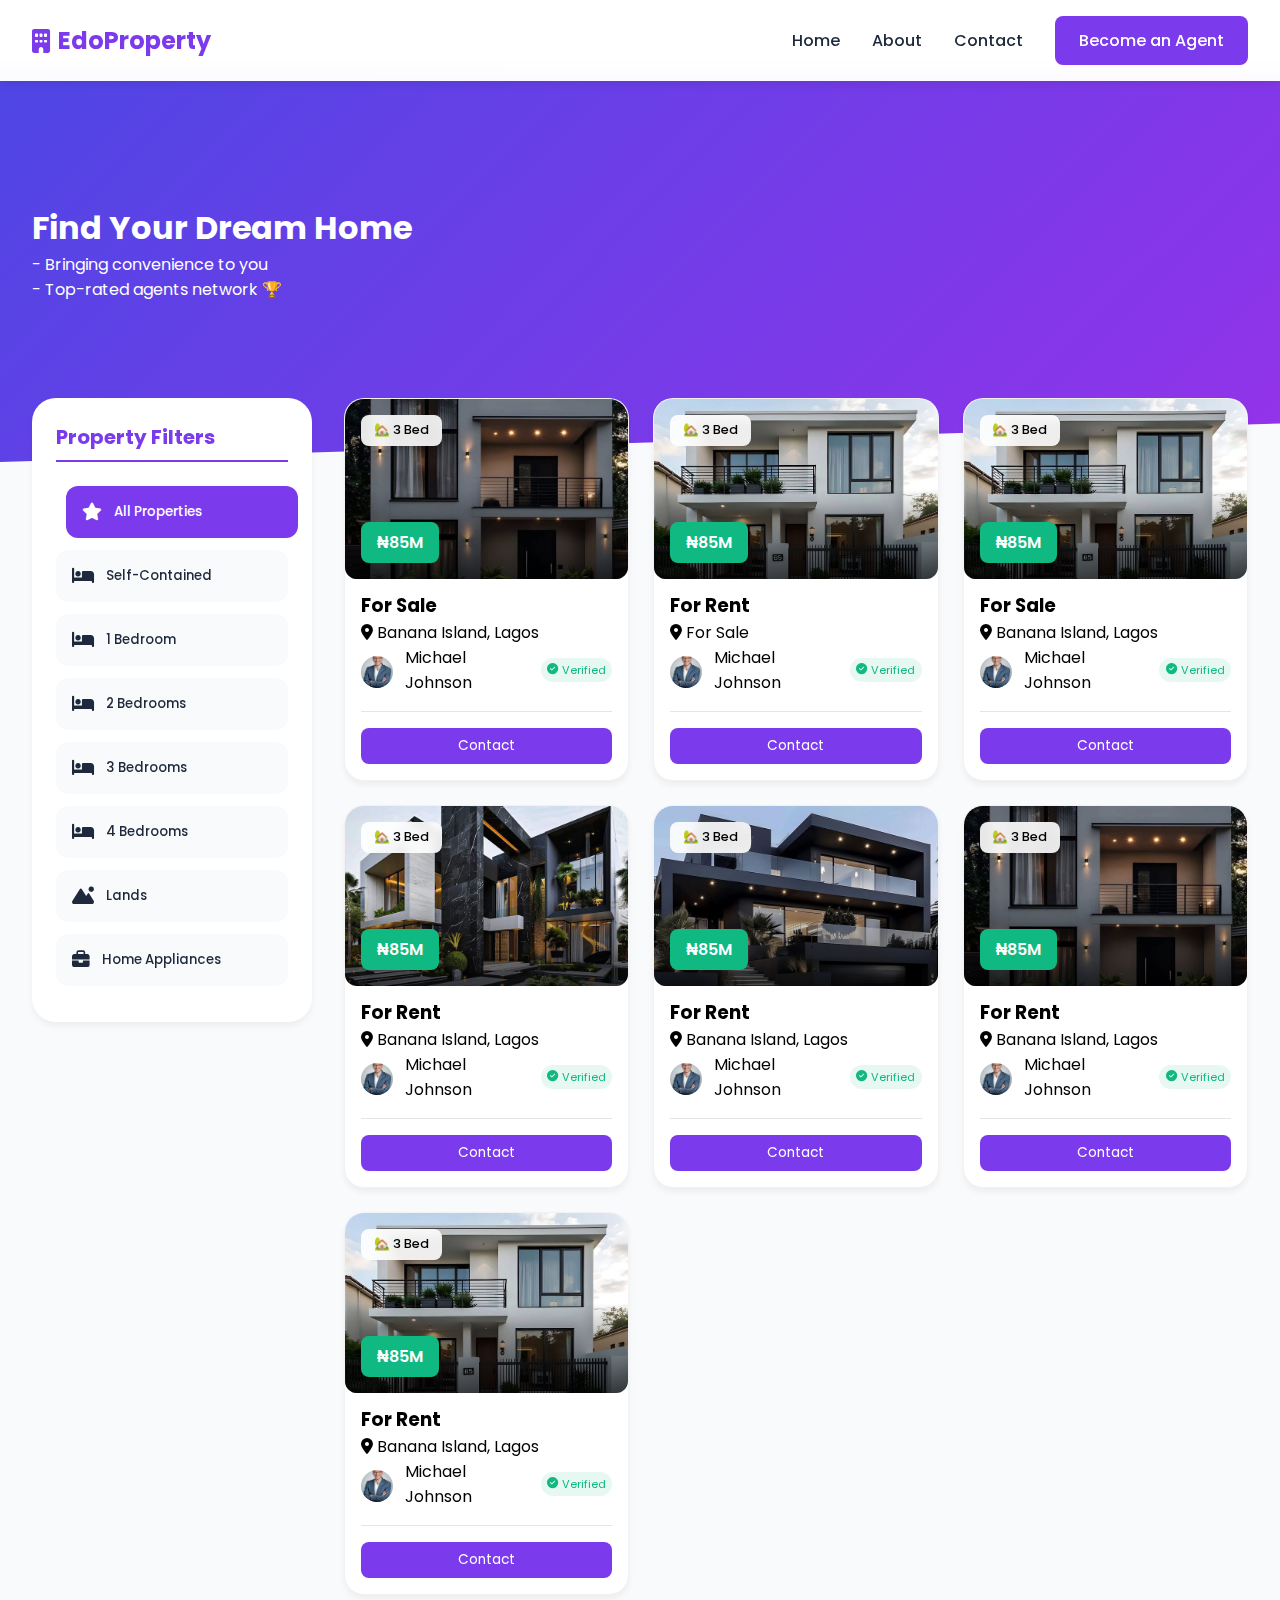
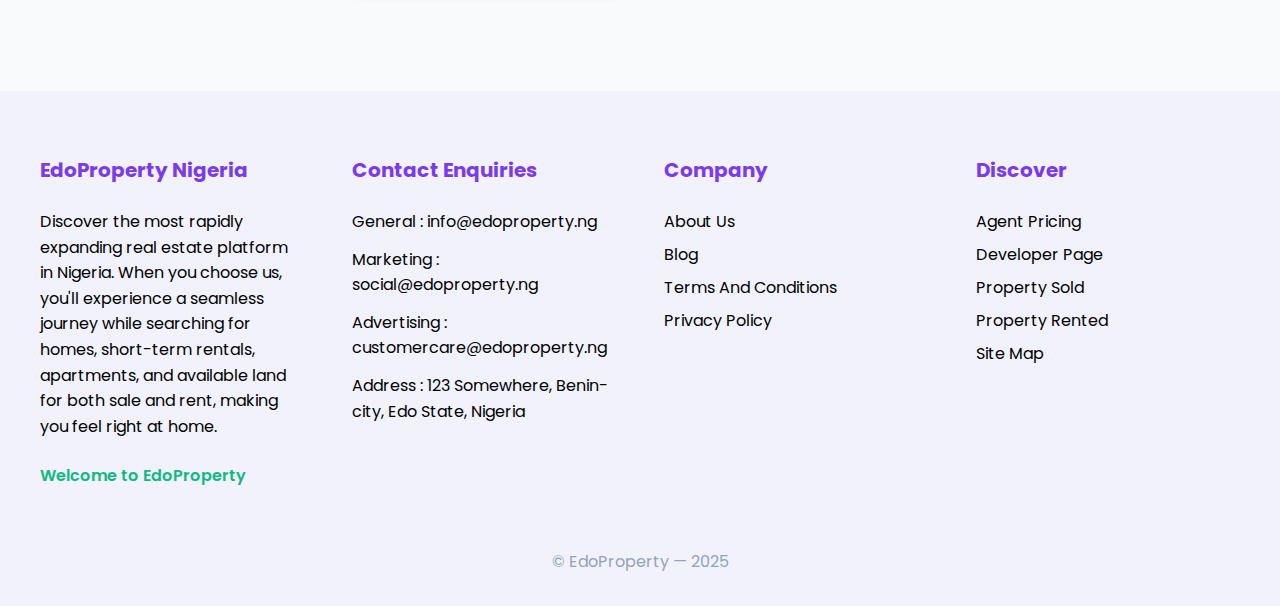
==== commit d8159038: "update" ====
--- a/index.html
+++ b/index.html
@@ -80,12 +80,12 @@
           Home Appliances
         </button>
 
-        <!-- Add this to the sidebar section -->
-        <div class="filter-section">
-          <h3>Advanced Filters</h3>
-
-          <!-- Price Range Filter -->
-          <div class="filter-group">
+        <!-- Advanced filter -->
+        <!-- <div class="filter-section">
+          <h3>Advanced Filters</h3> -->
+
+        <!-- Price Range Filter -->
+        <!-- <div class="filter-group">
             <label>Price Range (₦)</label>
             <div class="price-inputs">
               <input
@@ -103,10 +103,10 @@
               />
             </div>
             <div id="priceRange" class="range-slider"></div>
-          </div>
-
-          <!-- Location Filter -->
-          <div class="filter-group">
+          </div> -->
+
+        <!-- Location Filter -->
+        <!-- <div class="filter-group">
             <label>Location</label>
             <select id="locationFilter" class="filter-select">
               <option value="">All Locations</option>
@@ -116,10 +116,10 @@
               <option>Victoria Island</option>
               <option>GRA Benin</option>
             </select>
-          </div>
-
-          <!-- Property Type Filter -->
-          <div class="filter-group">
+          </div> -->
+
+        <!-- Property Type Filter -->
+        <!-- <div class="filter-group">
             <label>Property Type</label>
             <select id="typeFilter" class="filter-select">
               <option value="">All Types</option>
@@ -129,7 +129,7 @@
               <option>Shortlet</option>
             </select>
           </div>
-        </div>
+        </div> -->
       </nav>
 
       <!-- Property Grid -->
@@ -144,7 +144,7 @@
             <div class="category-badge">🏡 3 Bed</div>
           </div>
           <div class="card-content">
-            <h3 class="font-semibold mb-2">Luxury Banana Island Villa</h3>
+            <h3 class="font-semibold mb-2">For Sale</h3>
             <div class="flex items-center text-gray-500 mb-3">
               <i class="fas fa-map-marker-alt mr-2"></i>
               <span class="text-sm">Banana Island, Lagos</span>
@@ -177,7 +177,40 @@
             <div class="category-badge">🏡 3 Bed</div>
           </div>
           <div class="card-content">
-            <h3 class="font-semibold mb-2">Luxury Banana Island Villa</h3>
+            <h3 class="font-semibold mb-2">For Rent</h3>
+            <div class="flex items-center text-gray-500 mb-3">
+              <i class="fas fa-map-marker-alt mr-2"></i>
+              <span class="text-sm">For Sale</span>
+            </div>
+            <div class="agent-info">
+              <img src="assets/images/agent.jpeg" class="agent-image" />
+              <div class="agent-details">
+                <div class="agent-name-line">
+                  <span class="text-sm font-medium">Michael Johnson</span>
+                  <span class="verified-tag">
+                    <i class="fas fa-check-circle"></i>
+                    Verified
+                  </span>
+                </div>
+              </div>
+            </div>
+          </div>
+          <div class="card-footer">
+            <button class="contact-btn" data-phone="+2348161234567">
+              Contact
+            </button>
+          </div>
+        </article>
+        <article class="property-card animate-rise" data-category="3bed">
+          <div
+            class="card-image"
+            style="background-image: url('assets/images/house.jpeg')"
+          >
+            <span class="price-tag">₦85M</span>
+            <div class="category-badge">🏡 3 Bed</div>
+          </div>
+          <div class="card-content">
+            <h3 class="font-semibold mb-2">For Sale</h3>
             <div class="flex items-center text-gray-500 mb-3">
               <i class="fas fa-map-marker-alt mr-2"></i>
               <span class="text-sm">Banana Island, Lagos</span>
@@ -204,145 +237,112 @@
         <article class="property-card animate-rise" data-category="3bed">
           <div
             class="card-image"
+            style="background-image: url('assets/images/house4.jpg')"
+          >
+            <span class="price-tag">₦85M</span>
+            <div class="category-badge">🏡 3 Bed</div>
+          </div>
+          <div class="card-content">
+            <h3 class="font-semibold mb-2">For Rent</h3>
+            <div class="flex items-center text-gray-500 mb-3">
+              <i class="fas fa-map-marker-alt mr-2"></i>
+              <span class="text-sm">Banana Island, Lagos</span>
+            </div>
+            <div class="agent-info">
+              <img src="assets/images/agent.jpeg" class="agent-image" />
+              <div class="agent-details">
+                <div class="agent-name-line">
+                  <span class="text-sm font-medium">Michael Johnson</span>
+                  <span class="verified-tag">
+                    <i class="fas fa-check-circle"></i>
+                    Verified
+                  </span>
+                </div>
+              </div>
+            </div>
+          </div>
+          <div class="card-footer">
+            <button class="contact-btn" data-phone="+2348161234567">
+              Contact
+            </button>
+          </div>
+        </article>
+        <article class="property-card animate-rise" data-category="3bed">
+          <div
+            class="card-image"
+            style="background-image: url('assets/images/house3.jpg')"
+          >
+            <span class="price-tag">₦85M</span>
+            <div class="category-badge">🏡 3 Bed</div>
+          </div>
+          <div class="card-content">
+            <h3 class="font-semibold mb-2">For Rent</h3>
+            <div class="flex items-center text-gray-500 mb-3">
+              <i class="fas fa-map-marker-alt mr-2"></i>
+              <span class="text-sm">Banana Island, Lagos</span>
+            </div>
+            <div class="agent-info">
+              <img src="assets/images/agent.jpeg" class="agent-image" />
+              <div class="agent-details">
+                <div class="agent-name-line">
+                  <span class="text-sm font-medium">Michael Johnson</span>
+                  <span class="verified-tag">
+                    <i class="fas fa-check-circle"></i>
+                    Verified
+                  </span>
+                </div>
+              </div>
+            </div>
+          </div>
+          <div class="card-footer">
+            <button class="contact-btn" data-phone="+2348161234567">
+              Contact
+            </button>
+          </div>
+        </article>
+        <article class="property-card animate-rise" data-category="3bed">
+          <div
+            class="card-image"
+            style="background-image: url('assets/images/house2.jpg')"
+          >
+            <span class="price-tag">₦85M</span>
+            <div class="category-badge">🏡 3 Bed</div>
+          </div>
+          <div class="card-content">
+            <h3 class="font-semibold mb-2">For Rent</h3>
+            <div class="flex items-center text-gray-500 mb-3">
+              <i class="fas fa-map-marker-alt mr-2"></i>
+              <span class="text-sm">Banana Island, Lagos</span>
+            </div>
+            <div class="agent-info">
+              <img src="assets/images/agent.jpeg" class="agent-image" />
+              <div class="agent-details">
+                <div class="agent-name-line">
+                  <span class="text-sm font-medium">Michael Johnson</span>
+                  <span class="verified-tag">
+                    <i class="fas fa-check-circle"></i>
+                    Verified
+                  </span>
+                </div>
+              </div>
+            </div>
+          </div>
+          <div class="card-footer">
+            <button class="contact-btn" data-phone="+2348161234567">
+              Contact
+            </button>
+          </div>
+        </article>
+        <article class="property-card animate-rise" data-category="3bed">
+          <div
+            class="card-image"
             style="background-image: url('assets/images/house.jpeg')"
           >
             <span class="price-tag">₦85M</span>
             <div class="category-badge">🏡 3 Bed</div>
           </div>
           <div class="card-content">
-            <h3 class="font-semibold mb-2">Luxury Banana Island Villa</h3>
-            <div class="flex items-center text-gray-500 mb-3">
-              <i class="fas fa-map-marker-alt mr-2"></i>
-              <span class="text-sm">Banana Island, Lagos</span>
-            </div>
-            <div class="agent-info">
-              <img src="assets/images/agent.jpeg" class="agent-image" />
-              <div class="agent-details">
-                <div class="agent-name-line">
-                  <span class="text-sm font-medium">Michael Johnson</span>
-                  <span class="verified-tag">
-                    <i class="fas fa-check-circle"></i>
-                    Verified
-                  </span>
-                </div>
-              </div>
-            </div>
-          </div>
-          <div class="card-footer">
-            <button class="contact-btn" data-phone="+2348161234567">
-              Contact
-            </button>
-          </div>
-        </article>
-        <article class="property-card animate-rise" data-category="3bed">
-          <div
-            class="card-image"
-            style="background-image: url('assets/images/house4.jpg')"
-          >
-            <span class="price-tag">₦85M</span>
-            <div class="category-badge">🏡 3 Bed</div>
-          </div>
-          <div class="card-content">
-            <h3 class="font-semibold mb-2">Luxury Banana Island Villa</h3>
-            <div class="flex items-center text-gray-500 mb-3">
-              <i class="fas fa-map-marker-alt mr-2"></i>
-              <span class="text-sm">Banana Island, Lagos</span>
-            </div>
-            <div class="agent-info">
-              <img src="assets/images/agent.jpeg" class="agent-image" />
-              <div class="agent-details">
-                <div class="agent-name-line">
-                  <span class="text-sm font-medium">Michael Johnson</span>
-                  <span class="verified-tag">
-                    <i class="fas fa-check-circle"></i>
-                    Verified
-                  </span>
-                </div>
-              </div>
-            </div>
-          </div>
-          <div class="card-footer">
-            <button class="contact-btn" data-phone="+2348161234567">
-              Contact
-            </button>
-          </div>
-        </article>
-        <article class="property-card animate-rise" data-category="3bed">
-          <div
-            class="card-image"
-            style="background-image: url('assets/images/house3.jpg')"
-          >
-            <span class="price-tag">₦85M</span>
-            <div class="category-badge">🏡 3 Bed</div>
-          </div>
-          <div class="card-content">
-            <h3 class="font-semibold mb-2">Luxury Banana Island Villa</h3>
-            <div class="flex items-center text-gray-500 mb-3">
-              <i class="fas fa-map-marker-alt mr-2"></i>
-              <span class="text-sm">Banana Island, Lagos</span>
-            </div>
-            <div class="agent-info">
-              <img src="assets/images/agent.jpeg" class="agent-image" />
-              <div class="agent-details">
-                <div class="agent-name-line">
-                  <span class="text-sm font-medium">Michael Johnson</span>
-                  <span class="verified-tag">
-                    <i class="fas fa-check-circle"></i>
-                    Verified
-                  </span>
-                </div>
-              </div>
-            </div>
-          </div>
-          <div class="card-footer">
-            <button class="contact-btn" data-phone="+2348161234567">
-              Contact
-            </button>
-          </div>
-        </article>
-        <article class="property-card animate-rise" data-category="3bed">
-          <div
-            class="card-image"
-            style="background-image: url('assets/images/house2.jpg')"
-          >
-            <span class="price-tag">₦85M</span>
-            <div class="category-badge">🏡 3 Bed</div>
-          </div>
-          <div class="card-content">
-            <h3 class="font-semibold mb-2">Luxury Banana Island Villa</h3>
-            <div class="flex items-center text-gray-500 mb-3">
-              <i class="fas fa-map-marker-alt mr-2"></i>
-              <span class="text-sm">Banana Island, Lagos</span>
-            </div>
-            <div class="agent-info">
-              <img src="assets/images/agent.jpeg" class="agent-image" />
-              <div class="agent-details">
-                <div class="agent-name-line">
-                  <span class="text-sm font-medium">Michael Johnson</span>
-                  <span class="verified-tag">
-                    <i class="fas fa-check-circle"></i>
-                    Verified
-                  </span>
-                </div>
-              </div>
-            </div>
-          </div>
-          <div class="card-footer">
-            <button class="contact-btn" data-phone="+2348161234567">
-              Contact
-            </button>
-          </div>
-        </article>
-        <article class="property-card animate-rise" data-category="3bed">
-          <div
-            class="card-image"
-            style="background-image: url('assets/images/house.jpeg')"
-          >
-            <span class="price-tag">₦85M</span>
-            <div class="category-badge">🏡 3 Bed</div>
-          </div>
-          <div class="card-content">
-            <h3 class="font-semibold mb-2">Luxury Banana Island Villa</h3>
+            <h3 class="font-semibold mb-2">For Rent</h3>
             <div class="flex items-center text-gray-500 mb-3">
               <i class="fas fa-map-marker-alt mr-2"></i>
               <span class="text-sm">Banana Island, Lagos</span>
@@ -375,7 +375,7 @@
     <div class="property-modal">
       <div class="modal-content">
         <div class="modal-header">
-          <h2 class="text-3xl font-bold">Luxury Banana Island Villa</h2>
+          <h2 class="text-3xl font-bold">For Rent</h2>
           <div class="modal-close">&times;</div>
         </div>
         <div class="modal-body">
